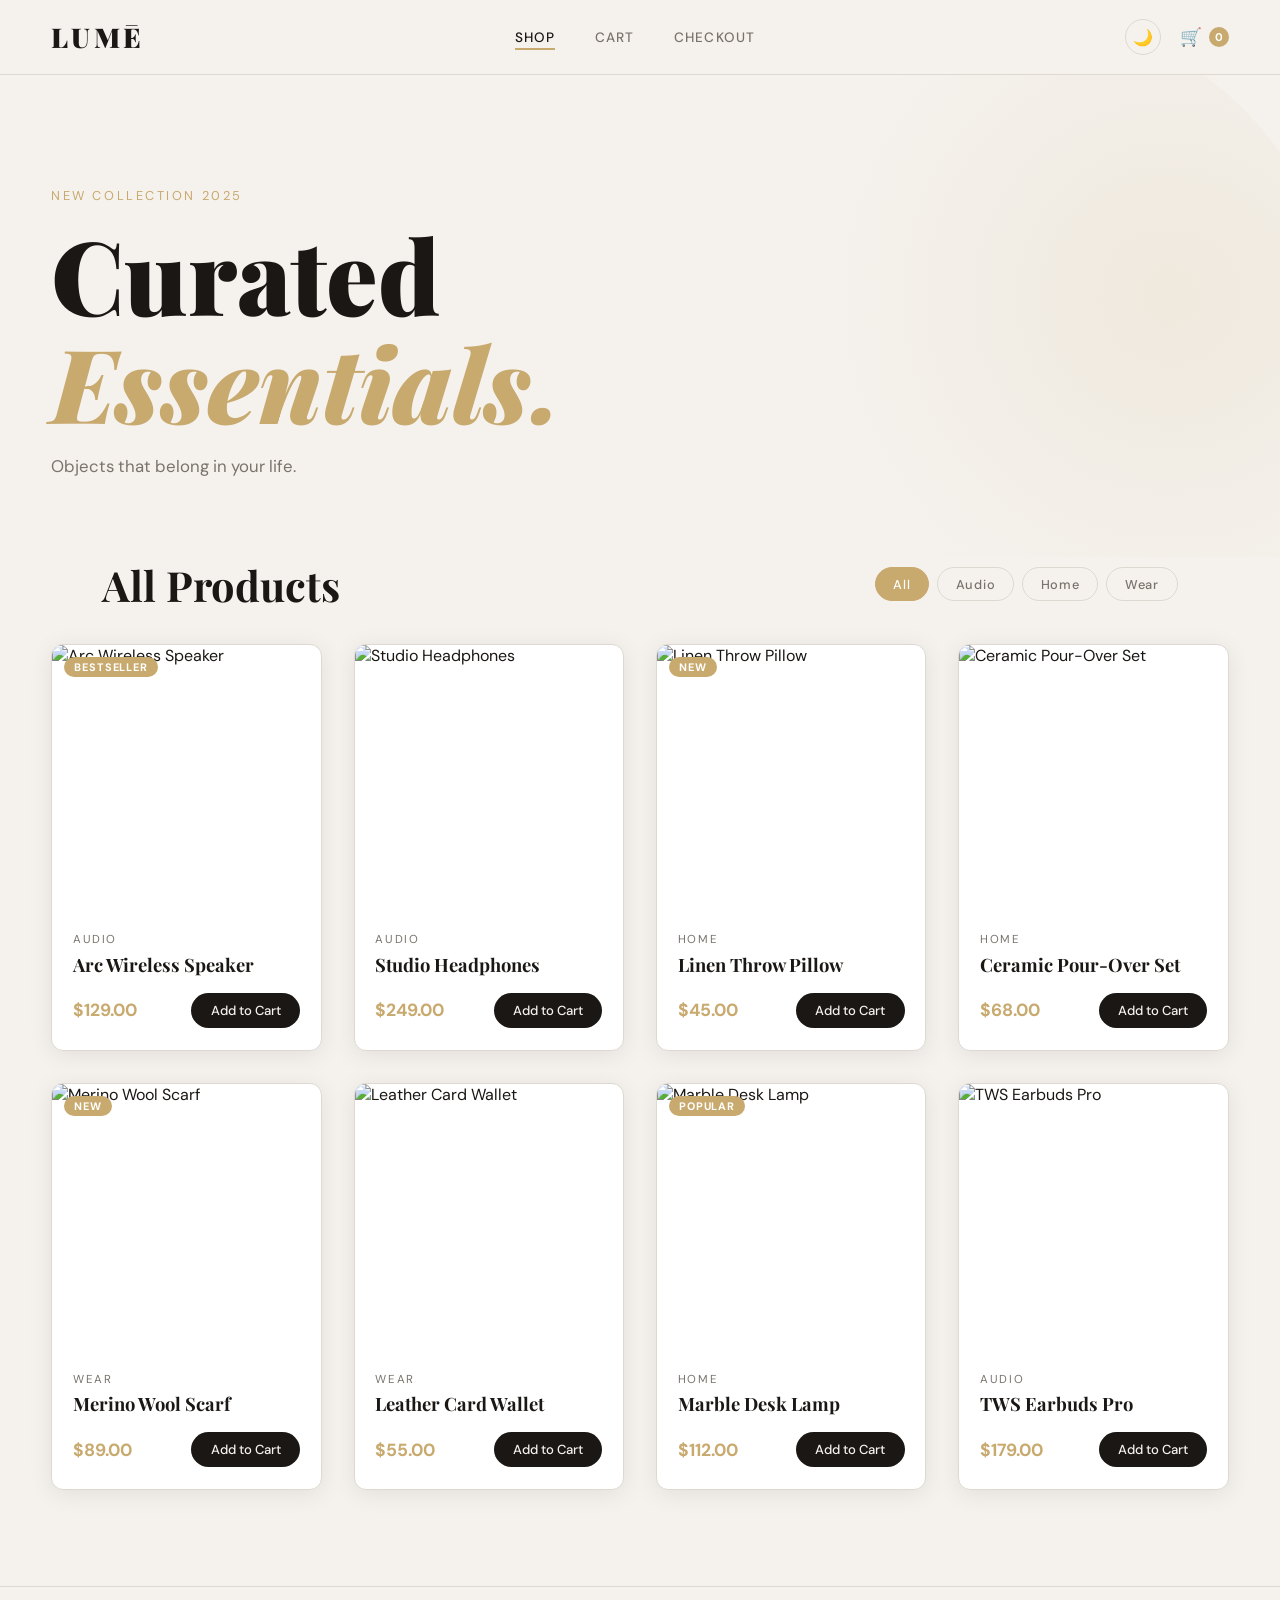
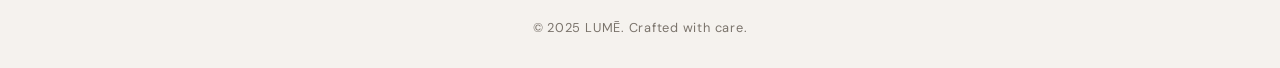
==== src/index.html @ 7fc6cb47 "first phase of our website" ====
<!DOCTYPE html>
<html lang="en" data-theme="light">
<head>
  <meta charset="UTF-8" />
  <meta name="viewport" content="width=device-width, initial-scale=1.0"/>
  <title>LUMĒ — Shop</title>
  <link rel="stylesheet" href="style.css" />
  <link href="https://fonts.googleapis.com/css2?family=Playfair+Display:wght@400;700;900&family=DM+Sans:wght@300;400;500&display=swap" rel="stylesheet"/>
</head>
<body>

  <!-- NAVBAR -->
  <nav class="navbar">
    <div class="nav-logo">LUMĒ</div>
    <div class="nav-links">
      <a href="index.html" class="active">Shop</a>
      <a href="cart.html">Cart</a>
      <a href="checkout.html">Checkout</a>
    </div>
    <div class="nav-actions">
      <button class="dark-toggle" id="darkToggle" title="Toggle dark mode">🌙</button>
      <a href="cart.html" class="cart-icon">
        🛒 <span class="cart-count" id="cartCount">0</span>
      </a>
    </div>
  </nav>

  <!-- HERO -->
  <section class="hero">
    <div class="hero-text">
      <p class="hero-sub">New Collection 2025</p>
      <h1>Curated<br/><em>Essentials.</em></h1>
      <p class="hero-desc">Objects that belong in your life.</p>
    </div>
    <div class="hero-blob"></div>
  </section>

  <!-- NOTIFICATION -->
  <div class="notification" id="notification">
    <span id="notifText">Added to cart!</span>
  </div>

  <!-- PRODUCTS -->
  <main class="products-section">
    <div class="section-header">
      <h2>All Products</h2>
      <div class="filter-bar">
        <button class="filter-btn active" data-filter="all">All</button>
        <button class="filter-btn" data-filter="audio">Audio</button>
        <button class="filter-btn" data-filter="home">Home</button>
        <button class="filter-btn" data-filter="wear">Wear</button>
      </div>
    </div>
    <div class="products-grid" id="productsGrid"></div>
  </main>

  <footer class="footer">
    <span>© 2025 LUMĒ. Crafted with care.</span>
  </footer>

  <script src="script.js"></script>
  <script>
    renderProducts();
    updateCartCount();
  </script>
</body>
</html>
---- src/style.css ----
/* =============================================
   LUMĒ — style.css
   Aesthetic: Editorial / Refined Luxury
   ============================================= */

@import url('https://fonts.googleapis.com/css2?family=Playfair+Display:ital,wght@0,400;0,700;0,900;1,400;1,700&family=DM+Sans:wght@300;400;500&display=swap');

/* === VARIABLES === */
:root {
  --bg:         #f5f2ee;
  --bg2:        #ece8e1;
  --surface:    #ffffff;
  --text:       #1a1714;
  --text-muted: #7a736b;
  --accent:     #c8a96e;
  --accent-dark:#a8843e;
  --danger:     #c0392b;
  --border:     #ddd8d0;
  --shadow:     0 4px 24px rgba(0,0,0,0.08);
  --radius:     12px;
  --transition: 0.3s ease;
  --font-display: 'Playfair Display', Georgia, serif;
  --font-body:    'DM Sans', sans-serif;
}

[data-theme="dark"] {
  --bg:         #121010;
  --bg2:        #1c1917;
  --surface:    #242120;
  --text:       #f0ece6;
  --text-muted: #9e9690;
  --accent:     #d4a853;
  --accent-dark:#b8892d;
  --border:     #2e2a27;
  --shadow:     0 4px 24px rgba(0,0,0,0.4);
}

/* === RESET === */
*, *::before, *::after { box-sizing: border-box; margin: 0; padding: 0; }

html { scroll-behavior: smooth; }

body {
  font-family: var(--font-body);
  background: var(--bg);
  color: var(--text);
  min-height: 100vh;
  transition: background var(--transition), color var(--transition);
  overflow-x: hidden;
}

a { text-decoration: none; color: inherit; }

/* === NAVBAR === */
.navbar {
  position: sticky;
  top: 0;
  z-index: 100;
  display: flex;
  align-items: center;
  justify-content: space-between;
  padding: 1.2rem 4vw;
  background: var(--bg);
  border-bottom: 1px solid var(--border);
  backdrop-filter: blur(12px);
  transition: background var(--transition), border-color var(--transition);
}

.nav-logo {
  font-family: var(--font-display);
  font-size: 1.7rem;
  font-weight: 900;
  letter-spacing: 0.12em;
  color: var(--text);
}

.nav-links {
  display: flex;
  gap: 2.5rem;
}

.nav-links a {
  font-size: 0.85rem;
  font-weight: 500;
  letter-spacing: 0.08em;
  text-transform: uppercase;
  color: var(--text-muted);
  transition: color var(--transition);
  position: relative;
}

.nav-links a::after {
  content: '';
  position: absolute;
  bottom: -4px; left: 0;
  width: 0; height: 1.5px;
  background: var(--accent);
  transition: width var(--transition);
}

.nav-links a:hover,
.nav-links a.active {
  color: var(--text);
}

.nav-links a:hover::after,
.nav-links a.active::after {
  width: 100%;
}

.nav-actions {
  display: flex;
  align-items: center;
  gap: 1.2rem;
}

.dark-toggle {
  background: none;
  border: 1px solid var(--border);
  border-radius: 50%;
  width: 36px; height: 36px;
  cursor: pointer;
  font-size: 1rem;
  display: flex; align-items: center; justify-content: center;
  transition: background var(--transition), border-color var(--transition);
}

.dark-toggle:hover { background: var(--bg2); }

.cart-icon {
  font-size: 1.1rem;
  position: relative;
  display: flex;
  align-items: center;
  gap: 0.4rem;
  font-weight: 500;
}

.cart-count {
  background: var(--accent);
  color: #fff;
  font-size: 0.7rem;
  font-weight: 700;
  width: 20px; height: 20px;
  border-radius: 50%;
  display: flex; align-items: center; justify-content: center;
  animation: pop 0.3s ease;
}

@keyframes pop {
  0%   { transform: scale(0.6); }
  60%  { transform: scale(1.25); }
  100% { transform: scale(1); }
}

/* === HERO === */
.hero {
  position: relative;
  padding: 7rem 4vw 5rem;
  overflow: hidden;
  min-height: 44vh;
  display: flex;
  align-items: center;
}

.hero-text {
  position: relative;
  z-index: 2;
}

.hero-sub {
  font-size: 0.8rem;
  letter-spacing: 0.2em;
  text-transform: uppercase;
  color: var(--accent);
  margin-bottom: 1rem;
  animation: fadeUp 0.6s ease both;
}

.hero h1 {
  font-family: var(--font-display);
  font-size: clamp(3rem, 8vw, 6.5rem);
  line-height: 1.05;
  font-weight: 900;
  color: var(--text);
  animation: fadeUp 0.7s 0.1s ease both;
}

.hero h1 em {
  font-style: italic;
  color: var(--accent);
}

.hero-desc {
  margin-top: 1.2rem;
  font-size: 1.05rem;
  color: var(--text-muted);
  animation: fadeUp 0.7s 0.2s ease both;
}

.hero-blob {
  position: absolute;
  right: -5vw; top: -10%;
  width: 55vw; max-width: 580px;
  height: 140%;
  background: radial-gradient(ellipse at 70% 40%, var(--accent) 0%, transparent 65%);
  opacity: 0.13;
  border-radius: 50%;
  pointer-events: none;
  animation: blobFloat 8s ease-in-out infinite alternate;
}

@keyframes blobFloat {
  from { transform: translateY(0) scale(1); }
  to   { transform: translateY(-3%) scale(1.04); }
}

/* === SECTION HEADER === */
.section-header {
  display: flex;
  align-items: center;
  justify-content: space-between;
  flex-wrap: wrap;
  gap: 1rem;
  padding: 0 4vw 2rem;
}

.section-header h2 {
  font-family: var(--font-display);
  font-size: clamp(1.8rem, 4vw, 2.6rem);
  font-weight: 700;
}

/* === FILTER BAR === */
.filter-bar {
  display: flex;
  gap: 0.5rem;
}

.filter-btn {
  padding: 0.45rem 1.1rem;
  border-radius: 100px;
  border: 1px solid var(--border);
  background: transparent;
  color: var(--text-muted);
  font-family: var(--font-body);
  font-size: 0.8rem;
  font-weight: 500;
  letter-spacing: 0.06em;
  cursor: pointer;
  transition: all var(--transition);
}

.filter-btn:hover,
.filter-btn.active {
  background: var(--accent);
  border-color: var(--accent);
  color: #fff;
}

/* === PRODUCTS GRID === */
.products-section {
  padding: 0 4vw 6rem;
  animation: fadeUp 0.6s 0.2s ease both;
}

.products-grid {
  display: grid;
  grid-template-columns: repeat(auto-fill, minmax(270px, 1fr));
  gap: 2rem;
}

/* === PRODUCT CARD === */
.product-card {
  background: var(--surface);
  border-radius: var(--radius);
  border: 1px solid var(--border);
  overflow: hidden;
  box-shadow: var(--shadow);
  transition: transform 0.3s ease, box-shadow 0.3s ease;
  animation: fadeUp 0.5s ease both;
}

.product-card:hover {
  transform: translateY(-6px);
  box-shadow: 0 16px 40px rgba(0,0,0,0.13);
}

.product-img {
  width: 100%;
  aspect-ratio: 1 / 1;
  object-fit: cover;
  display: block;
  transition: transform 0.4s ease;
}

.product-card:hover .product-img {
  transform: scale(1.04);
}

.product-img-wrap {
  overflow: hidden;
  position: relative;
}

.product-badge {
  position: absolute;
  top: 12px; left: 12px;
  background: var(--accent);
  color: #fff;
  font-size: 0.68rem;
  font-weight: 700;
  letter-spacing: 0.08em;
  padding: 3px 10px;
  border-radius: 100px;
  text-transform: uppercase;
}

.product-info {
  padding: 1.2rem 1.3rem 1.4rem;
}

.product-category {
  font-size: 0.72rem;
  letter-spacing: 0.14em;
  text-transform: uppercase;
  color: var(--text-muted);
  margin-bottom: 0.3rem;
}

.product-name {
  font-family: var(--font-display);
  font-size: 1.15rem;
  font-weight: 700;
  margin-bottom: 0.6rem;
  color: var(--text);
}

.product-footer {
  display: flex;
  align-items: center;
  justify-content: space-between;
  margin-top: 1rem;
}

.product-price {
  font-size: 1.1rem;
  font-weight: 700;
  color: var(--accent);
}

.btn-add {
  background: var(--text);
  color: var(--bg);
  border: none;
  padding: 0.55rem 1.2rem;
  border-radius: 100px;
  font-family: var(--font-body);
  font-size: 0.82rem;
  font-weight: 500;
  cursor: pointer;
  transition: background var(--transition), transform 0.15s ease;
}

.btn-add:hover {
  background: var(--accent);
  transform: scale(1.04);
}

.btn-add:active { transform: scale(0.97); }

/* === NOTIFICATION === */
.notification {
  position: fixed;
  bottom: 2rem; right: 2rem;
  background: var(--text);
  color: var(--bg);
  padding: 0.9rem 1.6rem;
  border-radius: var(--radius);
  font-size: 0.9rem;
  font-weight: 500;
  box-shadow: 0 8px 30px rgba(0,0,0,0.2);
  z-index: 999;
  transform: translateY(120%) scale(0.9);
  opacity: 0;
  transition: all 0.35s cubic-bezier(0.34,1.56,0.64,1);
  pointer-events: none;
}

.notification.show {
  transform: translateY(0) scale(1);
  opacity: 1;
}

/* === CART PAGE === */
.cart-page, .checkout-page {
  max-width: 1100px;
  margin: 0 auto;
  padding: 3rem 4vw 6rem;
}

.page-title {
  font-family: var(--font-display);
  font-size: clamp(2rem, 5vw, 3.5rem);
  font-weight: 900;
  margin-bottom: 2.5rem;
  animation: fadeUp 0.5s ease both;
}

.page-title em {
  font-style: italic;
  color: var(--accent);
}

.cart-layout {
  display: grid;
  grid-template-columns: 1fr 340px;
  gap: 2.5rem;
  align-items: start;
}

@media (max-width: 768px) {
  .cart-layout, .checkout-layout { grid-template-columns: 1fr; }
}

/* === CART ITEM === */
.cart-item {
  display: flex;
  gap: 1.2rem;
  align-items: center;
  background: var(--surface);
  border: 1px solid var(--border);
  border-radius: var(--radius);
  padding: 1.2rem;
  margin-bottom: 1rem;
  transition: transform 0.2s ease, opacity 0.3s ease;
  animation: fadeUp 0.4s ease both;
}

.cart-item:hover { transform: translateX(4px); }

.cart-item-img {
  width: 80px; height: 80px;
  object-fit: cover;
  border-radius: 8px;
  flex-shrink: 0;
}

.cart-item-info {
  flex: 1;
}

.cart-item-name {
  font-family: var(--font-display);
  font-size: 1rem;
  font-weight: 700;
  margin-bottom: 0.3rem;
}

.cart-item-price {
  color: var(--accent);
  font-weight: 600;
  font-size: 0.95rem;
}

.cart-item-controls {
  display: flex;
  align-items: center;
  gap: 0.6rem;
  margin-top: 0.6rem;
}

.qty-btn {
  width: 28px; height: 28px;
  border-radius: 50%;
  border: 1px solid var(--border);
  background: var(--bg2);
  cursor: pointer;
  font-size: 1rem;
  display: flex; align-items: center; justify-content: center;
  transition: background var(--transition);
  color: var(--text);
}

.qty-btn:hover { background: var(--accent); color: #fff; border-color: var(--accent); }

.qty-num {
  font-weight: 600;
  font-size: 0.95rem;
  min-width: 22px;
  text-align: center;
}

.remove-btn {
  margin-left: auto;
  background: none;
  border: none;
  cursor: pointer;
  font-size: 1.2rem;
  color: var(--text-muted);
  transition: color var(--transition), transform 0.2s ease;
  padding: 0.3rem;
}

.remove-btn:hover { color: var(--danger); transform: scale(1.2); }

.empty-cart {
  text-align: center;
  padding: 4rem 2rem;
  color: var(--text-muted);
  font-size: 1.05rem;
  animation: fadeUp 0.5s ease both;
}

.empty-cart span { font-size: 3rem; display: block; margin-bottom: 1rem; }

/* === CART SUMMARY === */
.cart-summary, .checkout-summary {
  background: var(--surface);
  border: 1px solid var(--border);
  border-radius: var(--radius);
  padding: 1.8rem;
  position: sticky;
  top: 90px;
}

.cart-summary h3, .checkout-summary h3 {
  font-family: var(--font-display);
  font-size: 1.3rem;
  margin-bottom: 1.5rem;
}

.summary-row {
  display: flex;
  justify-content: space-between;
  font-size: 0.9rem;
  color: var(--text-muted);
  margin-bottom: 0.9rem;
  padding-bottom: 0.9rem;
  border-bottom: 1px solid var(--border);
}

.summary-row.total {
  font-size: 1.1rem;
  font-weight: 700;
  color: var(--text);
  border-bottom: none;
}

/* === BUTTONS === */
.btn-primary {
  display: block;
  width: 100%;
  text-align: center;
  background: var(--text);
  color: var(--bg);
  padding: 1rem;
  border-radius: 100px;
  border: none;
  font-family: var(--font-body);
  font-size: 0.9rem;
  font-weight: 600;
  letter-spacing: 0.05em;
  cursor: pointer;
  margin-top: 1.5rem;
  transition: background var(--transition), transform 0.15s ease;
}

.btn-primary:hover { background: var(--accent); transform: scale(1.02); }
.btn-primary:active { transform: scale(0.98); }

.btn-ghost {
  display: block;
  width: 100%;
  text-align: center;
  background: transparent;
  color: var(--text-muted);
  padding: 0.75rem;
  border-radius: 100px;
  border: 1px solid var(--border);
  font-family: var(--font-body);
  font-size: 0.85rem;
  cursor: pointer;
  margin-top: 0.75rem;
  transition: all var(--transition);
}

.btn-ghost:hover { color: var(--danger); border-color: var(--danger); }

/* === CHECKOUT PAGE === */
.checkout-layout {
  display: grid;
  grid-template-columns: 1fr 320px;
  gap: 3rem;
  align-items: start;
}

.checkout-form-section h3 {
  font-family: var(--font-display);
  font-size: 1.2rem;
  margin-bottom: 1.2rem;
}

.form-grid {
  display: grid;
  grid-template-columns: 1fr 1fr;
  gap: 1rem;
}

.form-group {
  display: flex;
  flex-direction: column;
  gap: 0.4rem;
}

.form-group.full { grid-column: 1 / -1; }

label {
  font-size: 0.78rem;
  font-weight: 500;
  letter-spacing: 0.06em;
  text-transform: uppercase;
  color: var(--text-muted);
}

input {
  padding: 0.8rem 1rem;
  border-radius: 8px;
  border: 1px solid var(--border);
  background: var(--bg2);
  color: var(--text);
  font-family: var(--font-body);
  font-size: 0.95rem;
  transition: border-color var(--transition), box-shadow var(--transition);
  outline: none;
}

input:focus {
  border-color: var(--accent);
  box-shadow: 0 0 0 3px rgba(200,169,110,0.18);
}

input::placeholder { color: var(--text-muted); }

/* === CHECKOUT SUMMARY ITEMS === */
.checkout-item-row {
  display: flex;
  justify-content: space-between;
  align-items: center;
  padding: 0.7rem 0;
  border-bottom: 1px solid var(--border);
  font-size: 0.88rem;
  gap: 0.5rem;
}

.checkout-item-row span:last-child { font-weight: 600; white-space: nowrap; }

/* === MODAL === */
.modal-overlay {
  position: fixed;
  inset: 0;
  background: rgba(0,0,0,0.55);
  display: flex;
  align-items: center;
  justify-content: center;
  z-index: 999;
  opacity: 0;
  pointer-events: none;
  transition: opacity 0.3s ease;
  backdrop-filter: blur(4px);
}

.modal-overlay.active {
  opacity: 1;
  pointer-events: all;
}

.modal {
  background: var(--surface);
  border-radius: 20px;
  padding: 3rem 2.5rem;
  text-align: center;
  max-width: 380px;
  width: 90%;
  transform: scale(0.85);
  transition: transform 0.35s cubic-bezier(0.34,1.56,0.64,1);
}

.modal-overlay.active .modal { transform: scale(1); }

.modal-icon {
  width: 64px; height: 64px;
  border-radius: 50%;
  background: #2ecc71;
  color: #fff;
  font-size: 2rem;
  display: flex; align-items: center; justify-content: center;
  margin: 0 auto 1.5rem;
}

.modal h2 {
  font-family: var(--font-display);
  font-size: 1.8rem;
  margin-bottom: 0.8rem;
}

.modal p {
  color: var(--text-muted);
  font-size: 0.95rem;
  margin-bottom: 0.5rem;
  line-height: 1.6;
}

/* === FOOTER === */
.footer {
  text-align: center;
  padding: 2rem;
  font-size: 0.8rem;
  color: var(--text-muted);
  border-top: 1px solid var(--border);
  letter-spacing: 0.06em;
}

/* === ANIMATIONS === */
@keyframes fadeUp {
  from { opacity: 0; transform: translateY(22px); }
  to   { opacity: 1; transform: translateY(0); }
}

.product-card:nth-child(1) { animation-delay: 0.05s; }
.product-card:nth-child(2) { animation-delay: 0.12s; }
.product-card:nth-child(3) { animation-delay: 0.18s; }
.product-card:nth-child(4) { animation-delay: 0.24s; }
.product-card:nth-child(5) { animation-delay: 0.30s; }
.product-card:nth-child(6) { animation-delay: 0.36s; }

/* === RESPONSIVE === */
@media (max-width: 900px) {
  .cart-layout { grid-template-columns: 1fr; }
  .checkout-layout { grid-template-columns: 1fr; }
  .cart-summary, .checkout-summary { position: static; }
}

@media (max-width: 600px) {
  .nav-links { display: none; }
  .hero { padding: 5rem 4vw 3rem; }
  .products-grid { grid-template-columns: 1fr 1fr; gap: 1rem; }
  .form-grid { grid-template-columns: 1fr; }
  .form-group.full { grid-column: 1; }
  .filter-bar { flex-wrap: wrap; }
}

@media (max-width: 400px) {
  .products-grid { grid-template-columns: 1fr; }
}
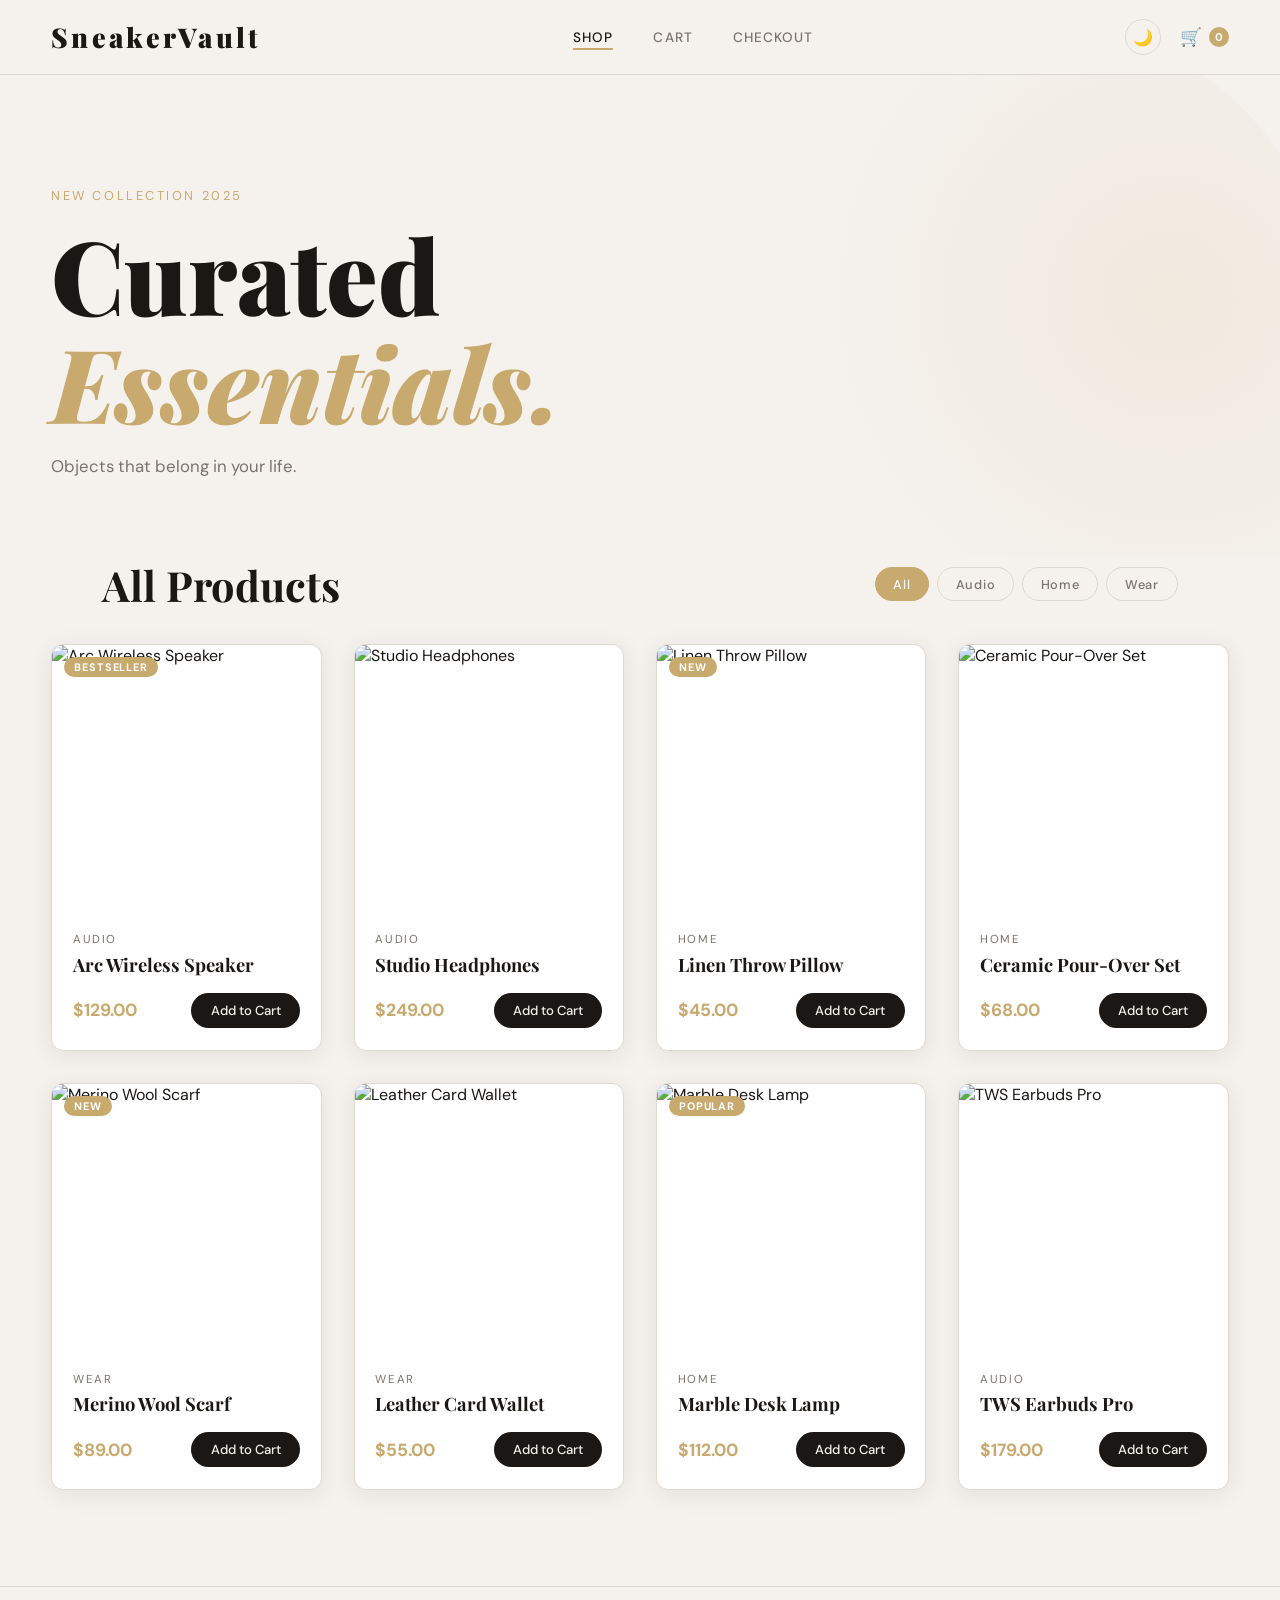
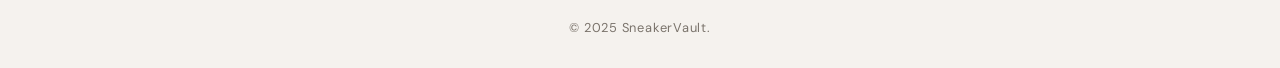
==== commit 3f7cb6ae: "Update index.html" ====
--- a/src/index.html
+++ b/src/index.html
@@ -3,7 +3,7 @@
 <head>
   <meta charset="UTF-8" />
   <meta name="viewport" content="width=device-width, initial-scale=1.0"/>
-  <title>LUMĒ — Shop</title>
+  <title>SneakerVault</title>
   <link rel="stylesheet" href="style.css" />
   <link href="https://fonts.googleapis.com/css2?family=Playfair+Display:wght@400;700;900&family=DM+Sans:wght@300;400;500&display=swap" rel="stylesheet"/>
 </head>
@@ -11,7 +11,7 @@
 
   <!-- NAVBAR -->
   <nav class="navbar">
-    <div class="nav-logo">LUMĒ</div>
+    <div class="nav-logo">SneakerVault</div>
     <div class="nav-links">
       <a href="index.html" class="active">Shop</a>
       <a href="cart.html">Cart</a>
@@ -55,7 +55,7 @@
   </main>
 
   <footer class="footer">
-    <span>© 2025 LUMĒ. Crafted with care.</span>
+    <span>© 2025 SneakerVault.</span>
   </footer>
 
   <script src="script.js"></script>
@@ -64,4 +64,4 @@
     updateCartCount();
   </script>
 </body>
-</html>+</html>
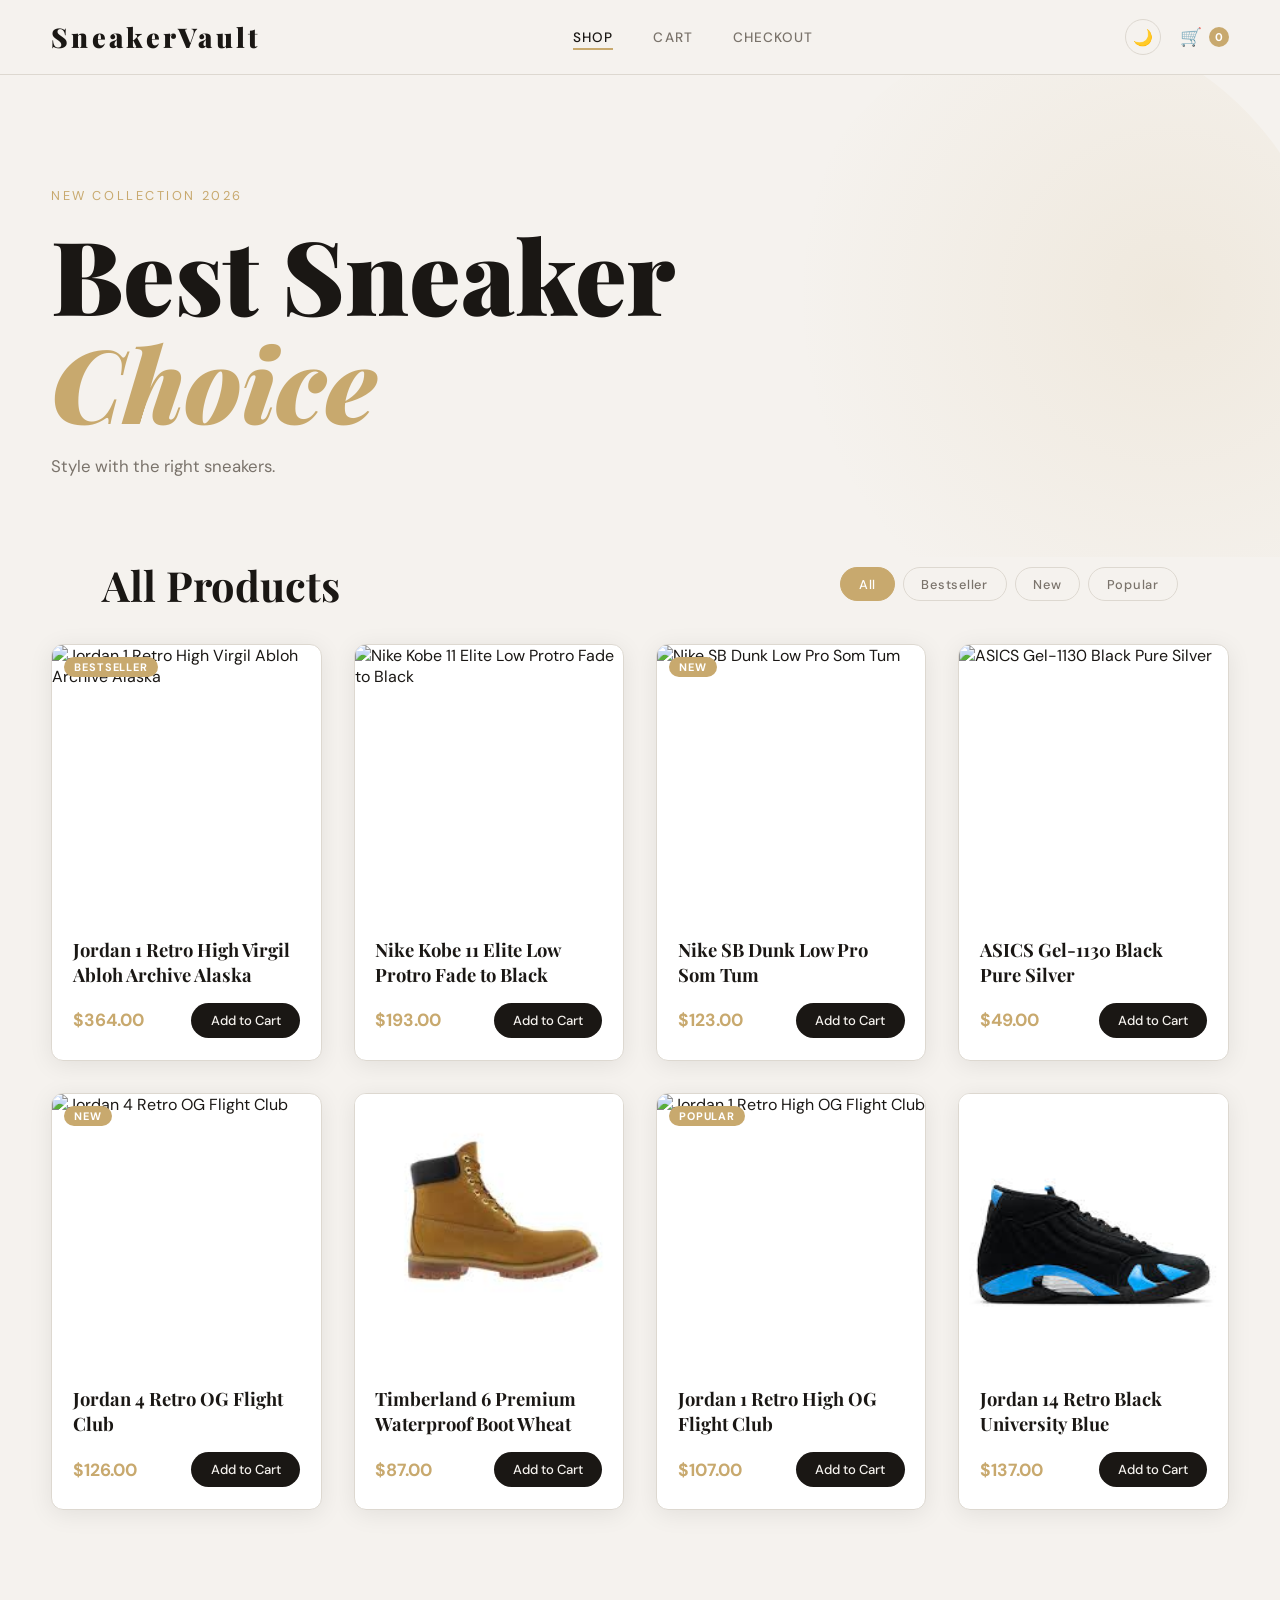
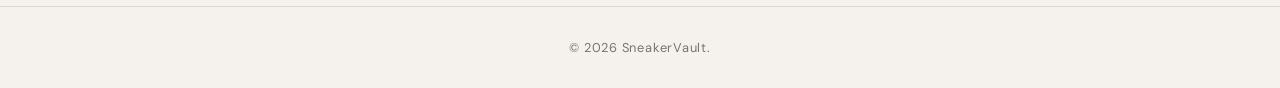
==== commit e0c305b6: "Update index.html" ====
--- a/src/index.html
+++ b/src/index.html
@@ -28,9 +28,9 @@
   <!-- HERO -->
   <section class="hero">
     <div class="hero-text">
-      <p class="hero-sub">New Collection 2025</p>
-      <h1>Curated<br/><em>Essentials.</em></h1>
-      <p class="hero-desc">Objects that belong in your life.</p>
+      <p class="hero-sub">New Collection 2026</p>
+      <h1>Best Sneaker<br/><em>Choice</em></h1>
+      <p class="hero-desc">Style with the right sneakers.</p>
     </div>
     <div class="hero-blob"></div>
   </section>
@@ -46,16 +46,16 @@
       <h2>All Products</h2>
       <div class="filter-bar">
         <button class="filter-btn active" data-filter="all">All</button>
-        <button class="filter-btn" data-filter="audio">Audio</button>
-        <button class="filter-btn" data-filter="home">Home</button>
-        <button class="filter-btn" data-filter="wear">Wear</button>
+        <button class="filter-btn" data-filter="Bestseller">Bestseller</button>
+        <button class="filter-btn" data-filter="New">New</button>
+        <button class="filter-btn" data-filter="Popular">Popular</button>
       </div>
     </div>
     <div class="products-grid" id="productsGrid"></div>
   </main>
 
   <footer class="footer">
-    <span>© 2025 SneakerVault.</span>
+    <span>© 2026 SneakerVault.</span>
   </footer>
 
   <script src="script.js"></script>
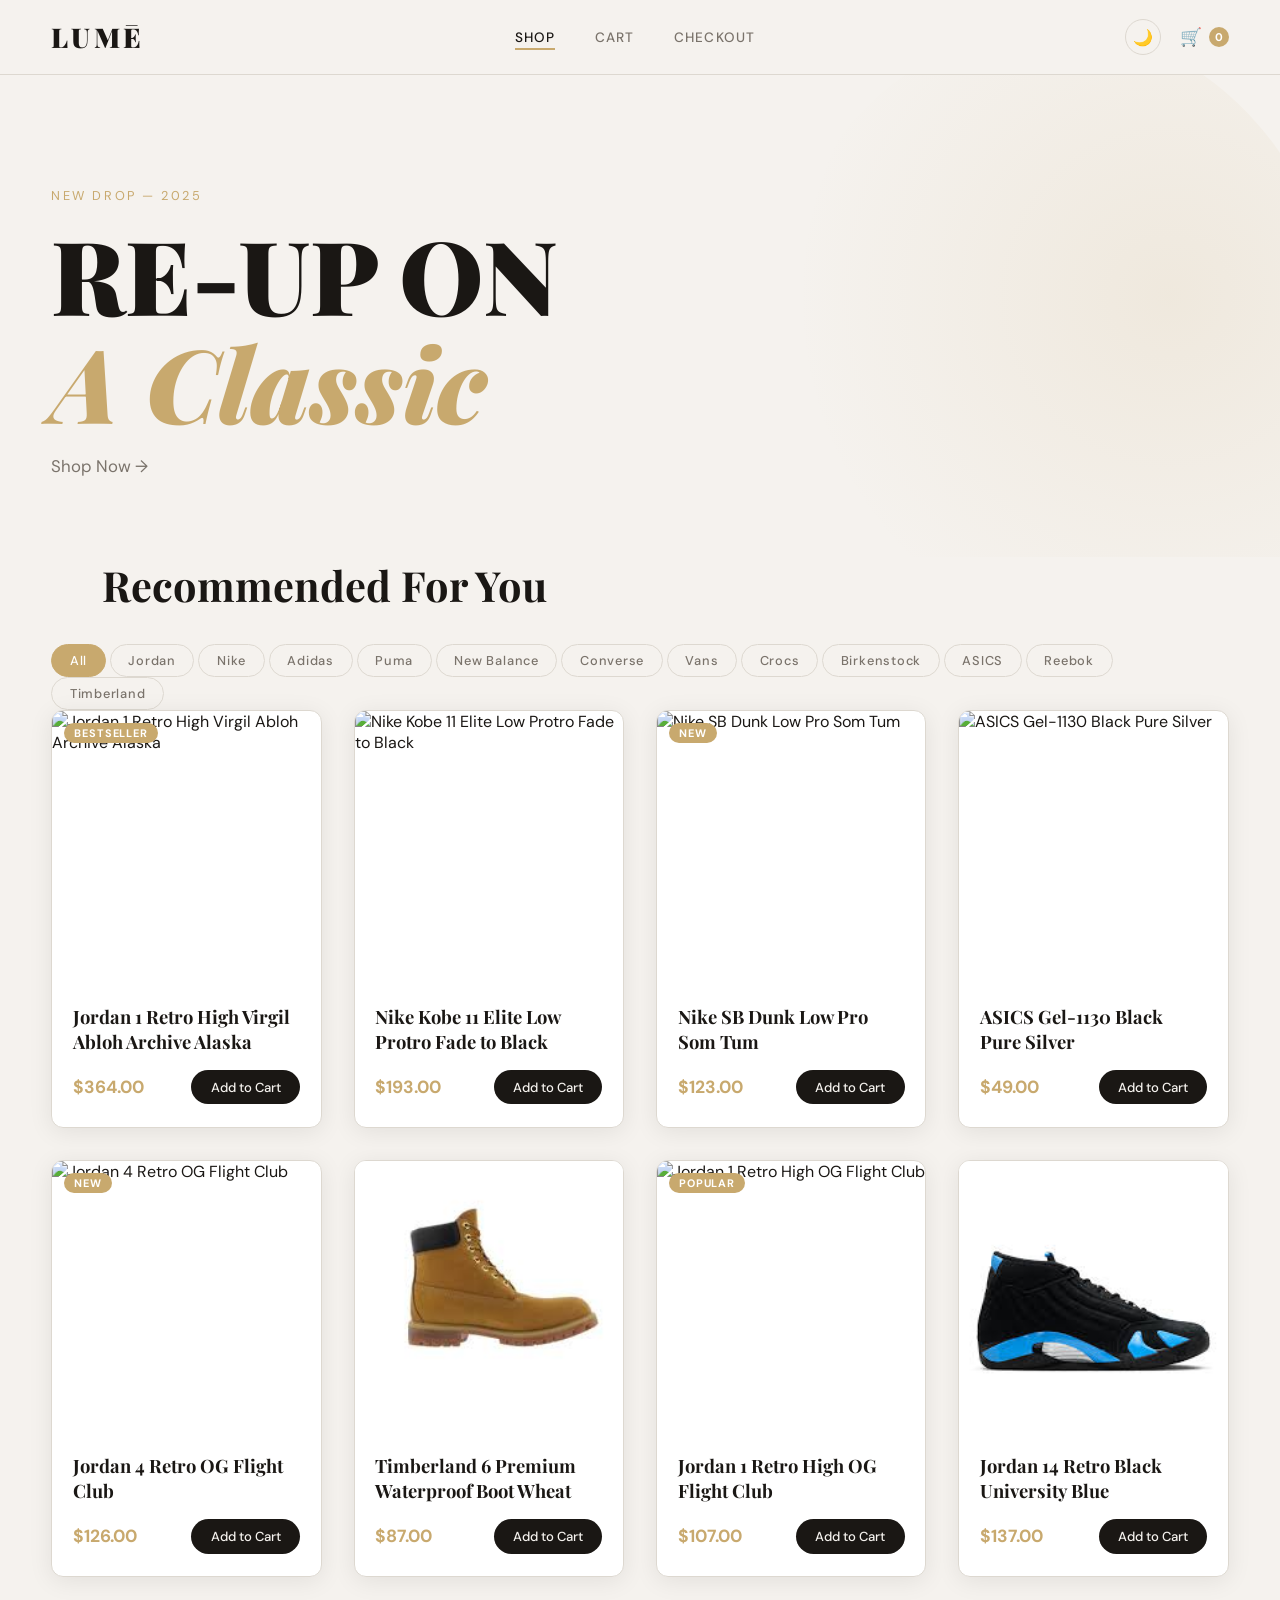
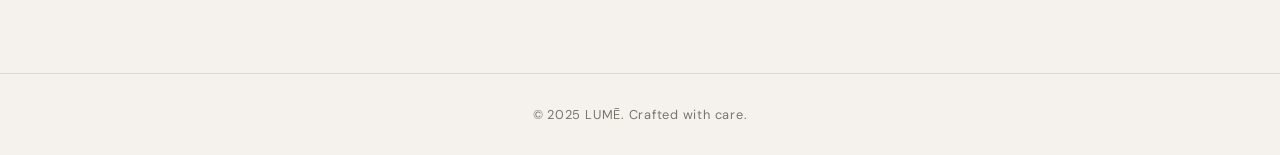
==== commit 07ac39b0: "adjust the design to much better looking" ====
--- a/src/index.html
+++ b/src/index.html
@@ -3,7 +3,7 @@
 <head>
   <meta charset="UTF-8" />
   <meta name="viewport" content="width=device-width, initial-scale=1.0"/>
-  <title>SneakerVault</title>
+  <title>LUMĒ — Shop</title>
   <link rel="stylesheet" href="style.css" />
   <link href="https://fonts.googleapis.com/css2?family=Playfair+Display:wght@400;700;900&family=DM+Sans:wght@300;400;500&display=swap" rel="stylesheet"/>
 </head>
@@ -11,7 +11,7 @@
 
   <!-- NAVBAR -->
   <nav class="navbar">
-    <div class="nav-logo">SneakerVault</div>
+    <div class="nav-logo">LUMĒ</div>
     <div class="nav-links">
       <a href="index.html" class="active">Shop</a>
       <a href="cart.html">Cart</a>
@@ -28,9 +28,9 @@
   <!-- HERO -->
   <section class="hero">
     <div class="hero-text">
-      <p class="hero-sub">New Collection 2026</p>
-      <h1>Best Sneaker<br/><em>Choice</em></h1>
-      <p class="hero-desc">Style with the right sneakers.</p>
+      <p class="hero-sub">New Drop — 2025</p>
+      <h1>RE-UP ON<br/><em>A Classic</em></h1>
+      <p class="hero-desc">Shop Now →</p>
     </div>
     <div class="hero-blob"></div>
   </section>
@@ -43,19 +43,28 @@
   <!-- PRODUCTS -->
   <main class="products-section">
     <div class="section-header">
-      <h2>All Products</h2>
-      <div class="filter-bar">
-        <button class="filter-btn active" data-filter="all">All</button>
-        <button class="filter-btn" data-filter="Bestseller">Bestseller</button>
-        <button class="filter-btn" data-filter="New">New</button>
-        <button class="filter-btn" data-filter="Popular">Popular</button>
-      </div>
+      <h2>Recommended For You</h2>
+    </div>
+    <div class="brand-filter-strip" id="brandFilterStrip">
+      <button class="filter-btn active" data-filter="all">All</button>
+      <button class="filter-btn" data-filter="jordan">Jordan</button>
+      <button class="filter-btn" data-filter="nike">Nike</button>
+      <button class="filter-btn" data-filter="adidas">Adidas</button>
+      <button class="filter-btn" data-filter="puma">Puma</button>
+      <button class="filter-btn" data-filter="newbalance">New Balance</button>
+      <button class="filter-btn" data-filter="converse">Converse</button>
+      <button class="filter-btn" data-filter="vans">Vans</button>
+      <button class="filter-btn" data-filter="crocs">Crocs</button>
+      <button class="filter-btn" data-filter="birkenstock">Birkenstock</button>
+      <button class="filter-btn" data-filter="asics">ASICS</button>
+      <button class="filter-btn" data-filter="reebok">Reebok</button>
+      <button class="filter-btn" data-filter="timberland">Timberland</button>
     </div>
     <div class="products-grid" id="productsGrid"></div>
   </main>
 
   <footer class="footer">
-    <span>© 2026 SneakerVault.</span>
+    <span>© 2025 LUMĒ. Crafted with care.</span>
   </footer>
 
   <script src="script.js"></script>
@@ -64,4 +73,4 @@
     updateCartCount();
   </script>
 </body>
-</html>
+</html>
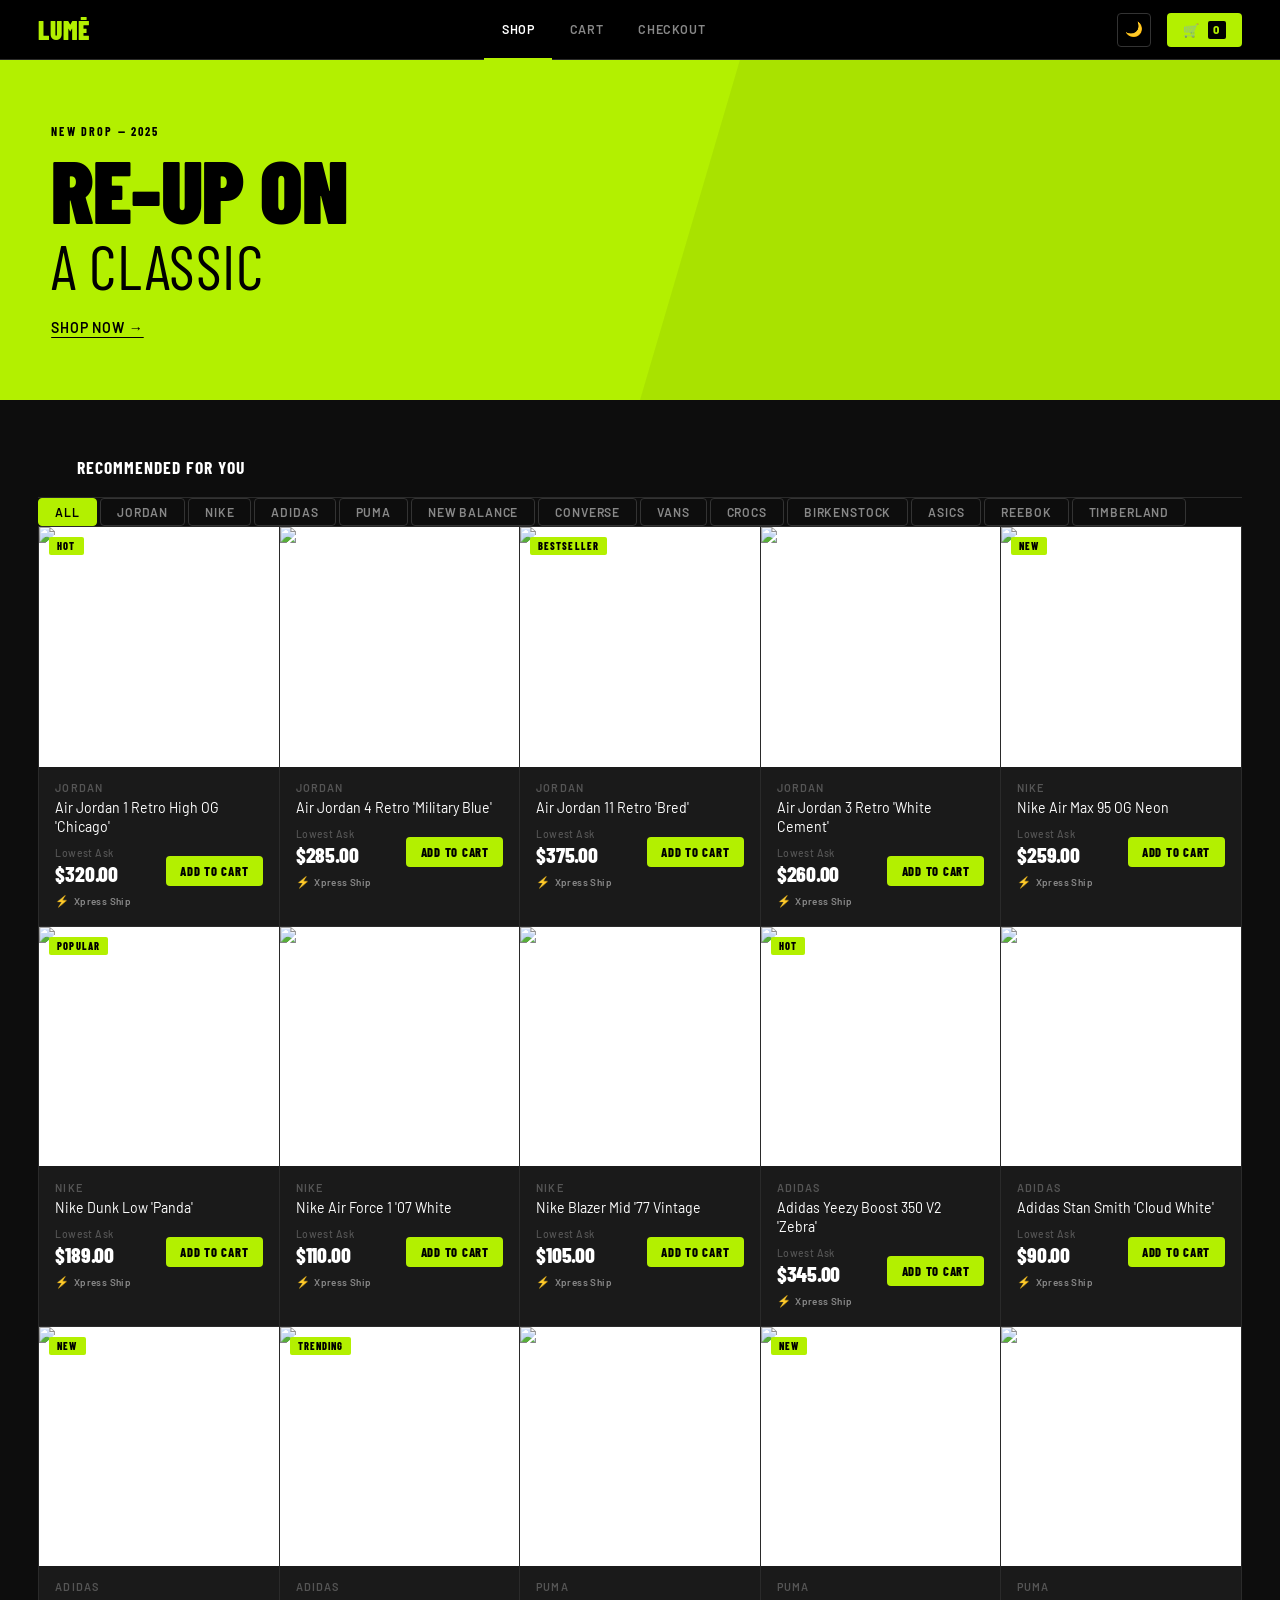
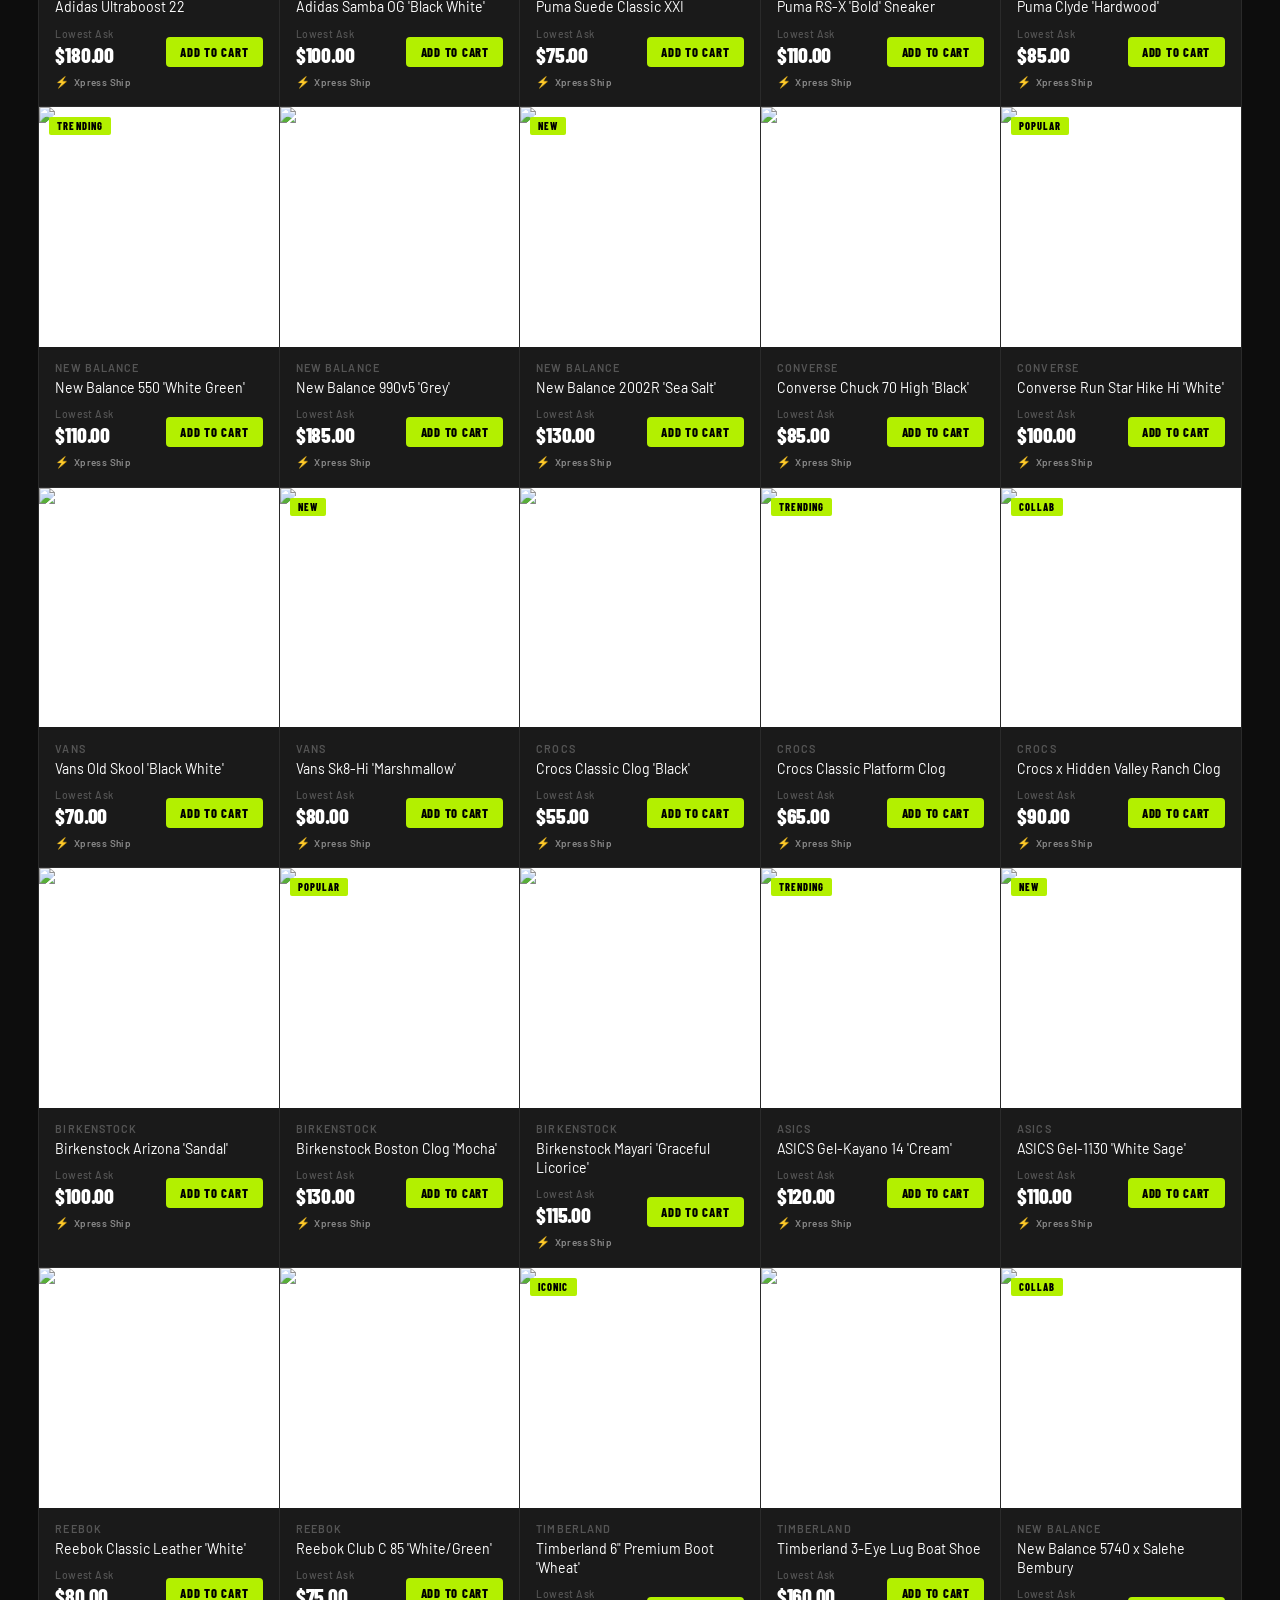
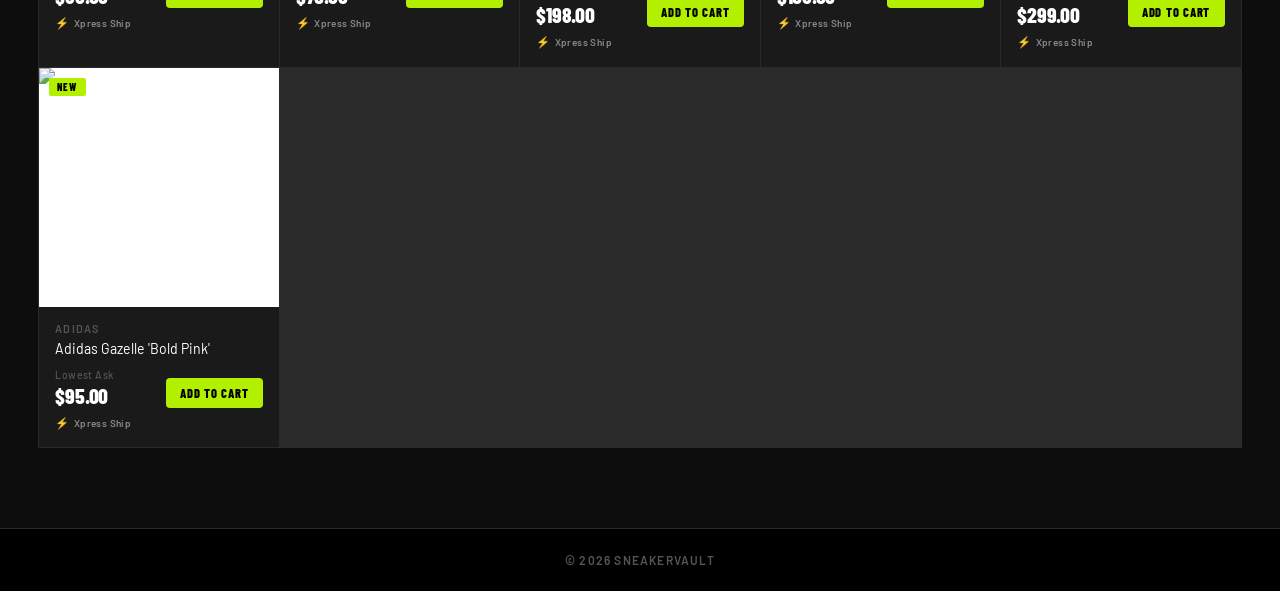
==== commit 3663518c: "Update footer copyright year and brand" ====
--- a/src/index.html
+++ b/src/index.html
@@ -64,7 +64,7 @@
   </main>
 
   <footer class="footer">
-    <span>© 2025 LUMĒ. Crafted with care.</span>
+    <span>© 2026 SneakerVault</span>
   </footer>
 
   <script src="script.js"></script>
@@ -73,4 +73,4 @@
     updateCartCount();
   </script>
 </body>
-</html>+</html>
--- a/src/style.css
+++ b/src/style.css
@@ -1,38 +1,43 @@
 /* =============================================
    LUMĒ — style.css
-   Aesthetic: Editorial / Refined Luxury
+   Aesthetic: StockX-inspired Dark Streetwear
    ============================================= */
 
-@import url('https://fonts.googleapis.com/css2?family=Playfair+Display:ital,wght@0,400;0,700;0,900;1,400;1,700&family=DM+Sans:wght@300;400;500&display=swap');
+@import url('https://fonts.googleapis.com/css2?family=Barlow+Condensed:wght@400;600;700;800;900&family=Barlow:wght@300;400;500;600&display=swap');
 
 /* === VARIABLES === */
 :root {
-  --bg:         #f5f2ee;
-  --bg2:        #ece8e1;
-  --surface:    #ffffff;
-  --text:       #1a1714;
-  --text-muted: #7a736b;
-  --accent:     #c8a96e;
-  --accent-dark:#a8843e;
-  --danger:     #c0392b;
-  --border:     #ddd8d0;
-  --shadow:     0 4px 24px rgba(0,0,0,0.08);
-  --radius:     12px;
-  --transition: 0.3s ease;
-  --font-display: 'Playfair Display', Georgia, serif;
-  --font-body:    'DM Sans', sans-serif;
-}
-
-[data-theme="dark"] {
-  --bg:         #121010;
-  --bg2:        #1c1917;
-  --surface:    #242120;
-  --text:       #f0ece6;
-  --text-muted: #9e9690;
-  --accent:     #d4a853;
-  --accent-dark:#b8892d;
-  --border:     #2e2a27;
-  --shadow:     0 4px 24px rgba(0,0,0,0.4);
+  --bg:           #0d0d0d;
+  --bg2:          #161616;
+  --surface:      #1a1a1a;
+  --surface2:     #222222;
+  --text:         #ffffff;
+  --text-muted:   #888888;
+  --text-dim:     #555555;
+  --accent:       #b3f000;
+  --accent-dark:  #8ec200;
+  --accent-glow:  rgba(179,240,0,0.18);
+  --danger:       #ff3b30;
+  --border:       #2a2a2a;
+  --border-light: #333333;
+  --shadow:       0 4px 24px rgba(0,0,0,0.5);
+  --radius:       4px;
+  --radius-lg:    8px;
+  --transition:   0.2s ease;
+  --font-display: 'Barlow Condensed', 'Impact', sans-serif;
+  --font-body:    'Barlow', sans-serif;
+}
+
+/* Light mode keeps dark — StockX is always dark */
+[data-theme="light"] {
+  --bg:           #0d0d0d;
+  --bg2:          #161616;
+  --surface:      #1a1a1a;
+  --surface2:     #222222;
+  --text:         #ffffff;
+  --text-muted:   #888888;
+  --border:       #2a2a2a;
+  --border-light: #333333;
 }
 
 /* === RESET === */
@@ -45,7 +50,6 @@
   background: var(--bg);
   color: var(--text);
   min-height: 100vh;
-  transition: background var(--transition), color var(--transition);
   overflow-x: hidden;
 }
 
@@ -59,160 +63,175 @@
   display: flex;
   align-items: center;
   justify-content: space-between;
-  padding: 1.2rem 4vw;
-  background: var(--bg);
+  padding: 0 3vw;
+  height: 60px;
+  background: #000;
   border-bottom: 1px solid var(--border);
-  backdrop-filter: blur(12px);
-  transition: background var(--transition), border-color var(--transition);
 }
 
 .nav-logo {
   font-family: var(--font-display);
-  font-size: 1.7rem;
+  font-size: 1.6rem;
   font-weight: 900;
-  letter-spacing: 0.12em;
-  color: var(--text);
+  letter-spacing: 0.04em;
+  color: var(--accent);
+  text-transform: uppercase;
 }
 
 .nav-links {
   display: flex;
-  gap: 2.5rem;
+  gap: 0;
 }
 
 .nav-links a {
-  font-size: 0.85rem;
-  font-weight: 500;
-  letter-spacing: 0.08em;
-  text-transform: uppercase;
-  color: var(--text-muted);
-  transition: color var(--transition);
-  position: relative;
-}
-
-.nav-links a::after {
-  content: '';
-  position: absolute;
-  bottom: -4px; left: 0;
-  width: 0; height: 1.5px;
-  background: var(--accent);
-  transition: width var(--transition);
-}
-
-.nav-links a:hover,
+  font-size: 0.78rem;
+  font-weight: 600;
+  letter-spacing: 0.05em;
+  text-transform: uppercase;
+  color: var(--text-muted);
+  padding: 0 1.1rem;
+  height: 60px;
+  display: flex;
+  align-items: center;
+  border-bottom: 2px solid transparent;
+  transition: color var(--transition), border-color var(--transition);
+}
+
+.nav-links a:hover { color: var(--text); }
+
 .nav-links a.active {
   color: var(--text);
-}
-
-.nav-links a:hover::after,
-.nav-links a.active::after {
-  width: 100%;
+  border-bottom-color: var(--accent);
 }
 
 .nav-actions {
   display: flex;
   align-items: center;
-  gap: 1.2rem;
+  gap: 1rem;
 }
 
 .dark-toggle {
   background: none;
-  border: 1px solid var(--border);
-  border-radius: 50%;
-  width: 36px; height: 36px;
+  border: 1px solid var(--border-light);
+  border-radius: var(--radius);
+  width: 34px; height: 34px;
   cursor: pointer;
-  font-size: 1rem;
+  font-size: 0.9rem;
   display: flex; align-items: center; justify-content: center;
-  transition: background var(--transition), border-color var(--transition);
-}
-
-.dark-toggle:hover { background: var(--bg2); }
+  color: var(--text-muted);
+  transition: border-color var(--transition), color var(--transition);
+}
+
+.dark-toggle:hover { border-color: var(--accent); color: var(--accent); }
 
 .cart-icon {
-  font-size: 1.1rem;
-  position: relative;
-  display: flex;
-  align-items: center;
-  gap: 0.4rem;
-  font-weight: 500;
-}
+  font-size: 0.82rem;
+  font-weight: 700;
+  letter-spacing: 0.06em;
+  text-transform: uppercase;
+  display: flex;
+  align-items: center;
+  gap: 0.5rem;
+  background: var(--accent);
+  color: #000;
+  padding: 0.5rem 1rem;
+  border-radius: var(--radius);
+  transition: opacity var(--transition);
+}
+
+.cart-icon:hover { opacity: 0.85; }
 
 .cart-count {
-  background: var(--accent);
-  color: #fff;
+  background: #000;
+  color: var(--accent);
   font-size: 0.7rem;
-  font-weight: 700;
-  width: 20px; height: 20px;
-  border-radius: 50%;
+  font-weight: 800;
+  width: 18px; height: 18px;
+  border-radius: 2px;
   display: flex; align-items: center; justify-content: center;
   animation: pop 0.3s ease;
 }
 
 @keyframes pop {
   0%   { transform: scale(0.6); }
-  60%  { transform: scale(1.25); }
+  60%  { transform: scale(1.3); }
   100% { transform: scale(1); }
 }
+
+/* === SECONDARY NAV (category strip) === */
+/* Reused for filter-bar in StockX style */
 
 /* === HERO === */
 .hero {
   position: relative;
-  padding: 7rem 4vw 5rem;
+  background: var(--accent);
   overflow: hidden;
-  min-height: 44vh;
-  display: flex;
-  align-items: center;
+  min-height: 340px;
+  display: flex;
+  align-items: center;
+  padding: 3rem 4vw;
 }
 
 .hero-text {
   position: relative;
   z-index: 2;
+  max-width: 480px;
 }
 
 .hero-sub {
-  font-size: 0.8rem;
-  letter-spacing: 0.2em;
-  text-transform: uppercase;
-  color: var(--accent);
-  margin-bottom: 1rem;
-  animation: fadeUp 0.6s ease both;
+  font-family: var(--font-display);
+  font-size: 0.75rem;
+  font-weight: 700;
+  letter-spacing: 0.18em;
+  text-transform: uppercase;
+  color: #000;
+  opacity: 0.6;
+  margin-bottom: 0.6rem;
+  animation: fadeUp 0.5s ease both;
 }
 
 .hero h1 {
   font-family: var(--font-display);
-  font-size: clamp(3rem, 8vw, 6.5rem);
-  line-height: 1.05;
+  font-size: clamp(2.8rem, 7vw, 5.5rem);
+  line-height: 0.95;
   font-weight: 900;
-  color: var(--text);
-  animation: fadeUp 0.7s 0.1s ease both;
+  color: #000;
+  text-transform: uppercase;
+  letter-spacing: -0.01em;
+  animation: fadeUp 0.6s 0.05s ease both;
 }
 
 .hero h1 em {
-  font-style: italic;
-  color: var(--accent);
+  font-style: normal;
+  display: block;
+  font-size: 0.7em;
+  font-weight: 400;
+  letter-spacing: 0.01em;
+  margin-top: 0.3rem;
 }
 
 .hero-desc {
-  margin-top: 1.2rem;
-  font-size: 1.05rem;
-  color: var(--text-muted);
-  animation: fadeUp 0.7s 0.2s ease both;
+  margin-top: 1.5rem;
+  font-size: 0.88rem;
+  font-weight: 600;
+  color: #000;
+  letter-spacing: 0.06em;
+  text-transform: uppercase;
+  text-decoration: underline;
+  text-underline-offset: 4px;
+  animation: fadeUp 0.6s 0.1s ease both;
+  cursor: pointer;
 }
 
 .hero-blob {
   position: absolute;
-  right: -5vw; top: -10%;
-  width: 55vw; max-width: 580px;
-  height: 140%;
-  background: radial-gradient(ellipse at 70% 40%, var(--accent) 0%, transparent 65%);
-  opacity: 0.13;
-  border-radius: 50%;
+  right: -2%;
+  top: 0;
+  width: 52%;
+  height: 100%;
+  background: rgba(0,0,0,0.06);
+  clip-path: polygon(15% 0%, 100% 0%, 100% 100%, 0% 100%);
   pointer-events: none;
-  animation: blobFloat 8s ease-in-out infinite alternate;
-}
-
-@keyframes blobFloat {
-  from { transform: translateY(0) scale(1); }
-  to   { transform: translateY(-3%) scale(1.04); }
 }
 
 /* === SECTION HEADER === */
@@ -222,68 +241,77 @@
   justify-content: space-between;
   flex-wrap: wrap;
   gap: 1rem;
-  padding: 0 4vw 2rem;
+  padding: 2rem 3vw 1.2rem;
+  border-bottom: 1px solid var(--border);
+  margin-bottom: 0;
 }
 
 .section-header h2 {
   font-family: var(--font-display);
-  font-size: clamp(1.8rem, 4vw, 2.6rem);
+  font-size: 1.1rem;
   font-weight: 700;
+  letter-spacing: 0.06em;
+  text-transform: uppercase;
+  color: var(--text);
 }
 
 /* === FILTER BAR === */
 .filter-bar {
   display: flex;
-  gap: 0.5rem;
+  gap: 0.4rem;
 }
 
 .filter-btn {
-  padding: 0.45rem 1.1rem;
-  border-radius: 100px;
-  border: 1px solid var(--border);
+  padding: 0.38rem 1rem;
+  border-radius: var(--radius);
+  border: 1px solid var(--border-light);
   background: transparent;
   color: var(--text-muted);
   font-family: var(--font-body);
-  font-size: 0.8rem;
-  font-weight: 500;
-  letter-spacing: 0.06em;
+  font-size: 0.76rem;
+  font-weight: 600;
+  letter-spacing: 0.07em;
+  text-transform: uppercase;
   cursor: pointer;
   transition: all var(--transition);
 }
 
-.filter-btn:hover,
+.filter-btn:hover {
+  border-color: var(--text-muted);
+  color: var(--text);
+}
+
 .filter-btn.active {
   background: var(--accent);
   border-color: var(--accent);
-  color: #fff;
+  color: #000;
 }
 
 /* === PRODUCTS GRID === */
 .products-section {
-  padding: 0 4vw 6rem;
-  animation: fadeUp 0.6s 0.2s ease both;
+  padding: 1.5rem 3vw 5rem;
+  animation: fadeUp 0.5s 0.1s ease both;
 }
 
 .products-grid {
   display: grid;
-  grid-template-columns: repeat(auto-fill, minmax(270px, 1fr));
-  gap: 2rem;
+  grid-template-columns: repeat(auto-fill, minmax(220px, 1fr));
+  gap: 1px;
+  border: 1px solid var(--border);
+  background: var(--border);
 }
 
 /* === PRODUCT CARD === */
 .product-card {
   background: var(--surface);
-  border-radius: var(--radius);
-  border: 1px solid var(--border);
   overflow: hidden;
-  box-shadow: var(--shadow);
-  transition: transform 0.3s ease, box-shadow 0.3s ease;
-  animation: fadeUp 0.5s ease both;
+  transition: background var(--transition);
+  animation: fadeUp 0.4s ease both;
+  cursor: pointer;
 }
 
 .product-card:hover {
-  transform: translateY(-6px);
-  box-shadow: 0 16px 40px rgba(0,0,0,0.13);
+  background: var(--surface2);
 }
 
 .product-img {
@@ -292,201 +320,252 @@
   object-fit: cover;
   display: block;
   transition: transform 0.4s ease;
+  background: #fff;
+  mix-blend-mode: normal;
 }
 
 .product-card:hover .product-img {
-  transform: scale(1.04);
+  transform: scale(1.05);
 }
 
 .product-img-wrap {
   overflow: hidden;
   position: relative;
+  background: #f0f0f0;
 }
 
 .product-badge {
   position: absolute;
-  top: 12px; left: 12px;
+  top: 10px; left: 10px;
   background: var(--accent);
-  color: #fff;
+  color: #000;
+  font-family: var(--font-display);
+  font-size: 0.65rem;
+  font-weight: 800;
+  letter-spacing: 0.1em;
+  padding: 3px 8px;
+  border-radius: 2px;
+  text-transform: uppercase;
+}
+
+/* Heart icon */
+.product-img-wrap::after {
+  content: '♡';
+  position: absolute;
+  top: 10px; right: 12px;
+  font-size: 1.1rem;
+  color: var(--text-muted);
+  opacity: 0;
+  transition: opacity var(--transition);
+}
+
+.product-card:hover .product-img-wrap::after { opacity: 1; }
+
+.product-info {
+  padding: 0.9rem 1rem 1.1rem;
+}
+
+.product-category {
   font-size: 0.68rem;
-  font-weight: 700;
-  letter-spacing: 0.08em;
-  padding: 3px 10px;
-  border-radius: 100px;
-  text-transform: uppercase;
-}
-
-.product-info {
-  padding: 1.2rem 1.3rem 1.4rem;
-}
-
-.product-category {
-  font-size: 0.72rem;
-  letter-spacing: 0.14em;
-  text-transform: uppercase;
-  color: var(--text-muted);
-  margin-bottom: 0.3rem;
+  font-weight: 600;
+  letter-spacing: 0.1em;
+  text-transform: uppercase;
+  color: var(--text-dim);
+  margin-bottom: 0.25rem;
 }
 
 .product-name {
-  font-family: var(--font-display);
-  font-size: 1.15rem;
-  font-weight: 700;
-  margin-bottom: 0.6rem;
+  font-family: var(--font-body);
+  font-size: 0.88rem;
+  font-weight: 400;
+  line-height: 1.35;
+  margin-bottom: 0.5rem;
   color: var(--text);
 }
 
 .product-footer {
   display: flex;
-  align-items: center;
+  align-items: flex-end;
   justify-content: space-between;
-  margin-top: 1rem;
+  margin-top: 0.7rem;
+  gap: 0.5rem;
+}
+
+.product-price-wrap { display: flex; flex-direction: column; gap: 1px; }
+
+.product-price-label {
+  font-size: 0.65rem;
+  color: var(--text-dim);
+  font-weight: 500;
+  letter-spacing: 0.04em;
 }
 
 .product-price {
-  font-size: 1.1rem;
-  font-weight: 700;
-  color: var(--accent);
+  font-family: var(--font-display);
+  font-size: 1.35rem;
+  font-weight: 800;
+  color: var(--text);
+  letter-spacing: -0.01em;
 }
 
 .btn-add {
-  background: var(--text);
-  color: var(--bg);
+  background: var(--accent);
+  color: #000;
   border: none;
-  padding: 0.55rem 1.2rem;
-  border-radius: 100px;
-  font-family: var(--font-body);
-  font-size: 0.82rem;
-  font-weight: 500;
+  padding: 0.5rem 0.9rem;
+  border-radius: var(--radius);
+  font-family: var(--font-display);
+  font-size: 0.78rem;
+  font-weight: 800;
+  letter-spacing: 0.06em;
+  text-transform: uppercase;
   cursor: pointer;
-  transition: background var(--transition), transform 0.15s ease;
-}
-
-.btn-add:hover {
-  background: var(--accent);
-  transform: scale(1.04);
-}
-
-.btn-add:active { transform: scale(0.97); }
+  white-space: nowrap;
+  transition: opacity var(--transition), transform 0.12s ease;
+}
+
+.btn-add:hover { opacity: 0.85; }
+.btn-add:active { transform: scale(0.96); }
+
+/* === XPRESS SHIP TAG === */
+.xpress-tag {
+  display: inline-flex;
+  align-items: center;
+  gap: 4px;
+  font-size: 0.62rem;
+  font-weight: 600;
+  color: var(--text-muted);
+  margin-top: 0.5rem;
+  letter-spacing: 0.04em;
+}
+
+.xpress-tag::before {
+  content: '⚡';
+  font-size: 0.7rem;
+}
 
 /* === NOTIFICATION === */
 .notification {
   position: fixed;
-  bottom: 2rem; right: 2rem;
-  background: var(--text);
-  color: var(--bg);
-  padding: 0.9rem 1.6rem;
-  border-radius: var(--radius);
+  bottom: 1.5rem; right: 1.5rem;
+  background: var(--accent);
+  color: #000;
+  padding: 0.85rem 1.4rem;
+  border-radius: var(--radius);
+  font-family: var(--font-display);
+  font-size: 0.85rem;
+  font-weight: 800;
+  letter-spacing: 0.06em;
+  text-transform: uppercase;
+  box-shadow: 0 8px 30px rgba(179,240,0,0.25);
+  z-index: 999;
+  transform: translateY(120%);
+  opacity: 0;
+  transition: all 0.3s cubic-bezier(0.34,1.56,0.64,1);
+  pointer-events: none;
+}
+
+.notification.show {
+  transform: translateY(0);
+  opacity: 1;
+}
+
+/* === CART PAGE === */
+.cart-page, .checkout-page {
+  max-width: 1160px;
+  margin: 0 auto;
+  padding: 2.5rem 3vw 6rem;
+}
+
+.page-title {
+  font-family: var(--font-display);
+  font-size: clamp(2rem, 5vw, 3rem);
+  font-weight: 900;
+  text-transform: uppercase;
+  letter-spacing: 0.04em;
+  margin-bottom: 2rem;
+  animation: fadeUp 0.4s ease both;
+}
+
+.page-title em {
+  font-style: normal;
+  color: var(--accent);
+}
+
+.cart-layout {
+  display: grid;
+  grid-template-columns: 1fr 320px;
+  gap: 2rem;
+  align-items: start;
+}
+
+/* === CART ITEM === */
+.cart-item {
+  display: flex;
+  gap: 1rem;
+  align-items: center;
+  background: var(--surface);
+  border: 1px solid var(--border);
+  padding: 1rem;
+  margin-bottom: 1px;
+  transition: background var(--transition);
+  animation: fadeUp 0.4s ease both;
+}
+
+.cart-item:hover { background: var(--surface2); }
+
+.cart-item-img {
+  width: 90px; height: 90px;
+  object-fit: cover;
+  background: #f0f0f0;
+  flex-shrink: 0;
+}
+
+.cart-item-info { flex: 1; }
+
+.cart-item-name {
   font-size: 0.9rem;
   font-weight: 500;
-  box-shadow: 0 8px 30px rgba(0,0,0,0.2);
-  z-index: 999;
-  transform: translateY(120%) scale(0.9);
-  opacity: 0;
-  transition: all 0.35s cubic-bezier(0.34,1.56,0.64,1);
-  pointer-events: none;
-}
-
-.notification.show {
-  transform: translateY(0) scale(1);
-  opacity: 1;
-}
-
-/* === CART PAGE === */
-.cart-page, .checkout-page {
-  max-width: 1100px;
-  margin: 0 auto;
-  padding: 3rem 4vw 6rem;
-}
-
-.page-title {
-  font-family: var(--font-display);
-  font-size: clamp(2rem, 5vw, 3.5rem);
-  font-weight: 900;
-  margin-bottom: 2.5rem;
-  animation: fadeUp 0.5s ease both;
-}
-
-.page-title em {
-  font-style: italic;
-  color: var(--accent);
-}
-
-.cart-layout {
-  display: grid;
-  grid-template-columns: 1fr 340px;
-  gap: 2.5rem;
-  align-items: start;
-}
-
-@media (max-width: 768px) {
-  .cart-layout, .checkout-layout { grid-template-columns: 1fr; }
-}
-
-/* === CART ITEM === */
-.cart-item {
-  display: flex;
-  gap: 1.2rem;
-  align-items: center;
-  background: var(--surface);
-  border: 1px solid var(--border);
-  border-radius: var(--radius);
-  padding: 1.2rem;
-  margin-bottom: 1rem;
-  transition: transform 0.2s ease, opacity 0.3s ease;
-  animation: fadeUp 0.4s ease both;
-}
-
-.cart-item:hover { transform: translateX(4px); }
-
-.cart-item-img {
-  width: 80px; height: 80px;
-  object-fit: cover;
-  border-radius: 8px;
-  flex-shrink: 0;
-}
-
-.cart-item-info {
-  flex: 1;
-}
-
-.cart-item-name {
-  font-family: var(--font-display);
-  font-size: 1rem;
-  font-weight: 700;
-  margin-bottom: 0.3rem;
+  margin-bottom: 0.25rem;
+  line-height: 1.35;
 }
 
 .cart-item-price {
-  color: var(--accent);
-  font-weight: 600;
-  font-size: 0.95rem;
+  font-family: var(--font-display);
+  font-size: 1.2rem;
+  font-weight: 800;
+  color: var(--text);
 }
 
 .cart-item-controls {
   display: flex;
   align-items: center;
-  gap: 0.6rem;
+  gap: 0.5rem;
   margin-top: 0.6rem;
 }
 
 .qty-btn {
-  width: 28px; height: 28px;
-  border-radius: 50%;
-  border: 1px solid var(--border);
+  width: 26px; height: 26px;
+  border-radius: var(--radius);
+  border: 1px solid var(--border-light);
   background: var(--bg2);
   cursor: pointer;
   font-size: 1rem;
   display: flex; align-items: center; justify-content: center;
-  transition: background var(--transition);
-  color: var(--text);
-}
-
-.qty-btn:hover { background: var(--accent); color: #fff; border-color: var(--accent); }
+  transition: all var(--transition);
+  color: var(--text);
+}
+
+.qty-btn:hover {
+  background: var(--accent);
+  color: #000;
+  border-color: var(--accent);
+}
 
 .qty-num {
-  font-weight: 600;
-  font-size: 0.95rem;
+  font-family: var(--font-display);
+  font-weight: 700;
+  font-size: 1rem;
   min-width: 22px;
   text-align: center;
 }
@@ -496,55 +575,61 @@
   background: none;
   border: none;
   cursor: pointer;
-  font-size: 1.2rem;
-  color: var(--text-muted);
-  transition: color var(--transition), transform 0.2s ease;
-  padding: 0.3rem;
-}
-
-.remove-btn:hover { color: var(--danger); transform: scale(1.2); }
+  font-size: 1rem;
+  color: var(--text-dim);
+  transition: color var(--transition);
+  padding: 0.4rem;
+}
+
+.remove-btn:hover { color: var(--danger); }
 
 .empty-cart {
   text-align: center;
-  padding: 4rem 2rem;
-  color: var(--text-muted);
-  font-size: 1.05rem;
-  animation: fadeUp 0.5s ease both;
-}
-
-.empty-cart span { font-size: 3rem; display: block; margin-bottom: 1rem; }
-
-/* === CART SUMMARY === */
+  padding: 5rem 2rem;
+  color: var(--text-muted);
+  font-size: 0.95rem;
+  animation: fadeUp 0.4s ease both;
+}
+
+.empty-cart span { font-size: 2.5rem; display: block; margin-bottom: 1rem; }
+
+/* === CART / ORDER SUMMARY === */
 .cart-summary, .checkout-summary {
   background: var(--surface);
   border: 1px solid var(--border);
-  border-radius: var(--radius);
-  padding: 1.8rem;
+  padding: 1.5rem;
   position: sticky;
-  top: 90px;
+  top: 80px;
 }
 
 .cart-summary h3, .checkout-summary h3 {
   font-family: var(--font-display);
-  font-size: 1.3rem;
-  margin-bottom: 1.5rem;
+  font-size: 1rem;
+  font-weight: 800;
+  text-transform: uppercase;
+  letter-spacing: 0.08em;
+  margin-bottom: 1.3rem;
+  padding-bottom: 1rem;
+  border-bottom: 1px solid var(--border);
 }
 
 .summary-row {
   display: flex;
   justify-content: space-between;
-  font-size: 0.9rem;
-  color: var(--text-muted);
-  margin-bottom: 0.9rem;
-  padding-bottom: 0.9rem;
+  font-size: 0.84rem;
+  color: var(--text-muted);
+  margin-bottom: 0.75rem;
+  padding-bottom: 0.75rem;
   border-bottom: 1px solid var(--border);
 }
 
 .summary-row.total {
-  font-size: 1.1rem;
-  font-weight: 700;
+  font-family: var(--font-display);
+  font-size: 1.15rem;
+  font-weight: 800;
   color: var(--text);
   border-bottom: none;
+  letter-spacing: 0.02em;
 }
 
 /* === BUTTONS === */
@@ -552,21 +637,22 @@
   display: block;
   width: 100%;
   text-align: center;
-  background: var(--text);
-  color: var(--bg);
-  padding: 1rem;
-  border-radius: 100px;
+  background: var(--accent);
+  color: #000;
+  padding: 0.95rem;
+  border-radius: var(--radius);
   border: none;
-  font-family: var(--font-body);
+  font-family: var(--font-display);
   font-size: 0.9rem;
-  font-weight: 600;
-  letter-spacing: 0.05em;
+  font-weight: 900;
+  letter-spacing: 0.1em;
+  text-transform: uppercase;
   cursor: pointer;
-  margin-top: 1.5rem;
-  transition: background var(--transition), transform 0.15s ease;
-}
-
-.btn-primary:hover { background: var(--accent); transform: scale(1.02); }
+  margin-top: 1.2rem;
+  transition: opacity var(--transition), transform 0.12s ease;
+}
+
+.btn-primary:hover { opacity: 0.85; }
 .btn-primary:active { transform: scale(0.98); }
 
 .btn-ghost {
@@ -576,12 +662,15 @@
   background: transparent;
   color: var(--text-muted);
   padding: 0.75rem;
-  border-radius: 100px;
-  border: 1px solid var(--border);
-  font-family: var(--font-body);
-  font-size: 0.85rem;
+  border-radius: var(--radius);
+  border: 1px solid var(--border-light);
+  font-family: var(--font-display);
+  font-size: 0.82rem;
+  font-weight: 700;
+  letter-spacing: 0.08em;
+  text-transform: uppercase;
   cursor: pointer;
-  margin-top: 0.75rem;
+  margin-top: 0.6rem;
   transition: all var(--transition);
 }
 
@@ -590,84 +679,94 @@
 /* === CHECKOUT PAGE === */
 .checkout-layout {
   display: grid;
-  grid-template-columns: 1fr 320px;
-  gap: 3rem;
+  grid-template-columns: 1fr 300px;
+  gap: 2.5rem;
   align-items: start;
 }
 
 .checkout-form-section h3 {
   font-family: var(--font-display);
-  font-size: 1.2rem;
-  margin-bottom: 1.2rem;
+  font-size: 0.9rem;
+  font-weight: 800;
+  text-transform: uppercase;
+  letter-spacing: 0.1em;
+  margin-bottom: 1rem;
+  padding-bottom: 0.6rem;
+  border-bottom: 1px solid var(--border);
 }
 
 .form-grid {
   display: grid;
   grid-template-columns: 1fr 1fr;
-  gap: 1rem;
+  gap: 0.75rem;
 }
 
 .form-group {
   display: flex;
   flex-direction: column;
-  gap: 0.4rem;
+  gap: 0.3rem;
 }
 
 .form-group.full { grid-column: 1 / -1; }
 
 label {
-  font-size: 0.78rem;
-  font-weight: 500;
-  letter-spacing: 0.06em;
+  font-size: 0.68rem;
+  font-weight: 700;
+  letter-spacing: 0.1em;
   text-transform: uppercase;
   color: var(--text-muted);
 }
 
 input {
-  padding: 0.8rem 1rem;
-  border-radius: 8px;
-  border: 1px solid var(--border);
-  background: var(--bg2);
+  padding: 0.75rem 0.9rem;
+  border-radius: var(--radius);
+  border: 1px solid var(--border-light);
+  background: var(--surface);
   color: var(--text);
   font-family: var(--font-body);
-  font-size: 0.95rem;
+  font-size: 0.9rem;
   transition: border-color var(--transition), box-shadow var(--transition);
   outline: none;
 }
 
 input:focus {
   border-color: var(--accent);
-  box-shadow: 0 0 0 3px rgba(200,169,110,0.18);
-}
-
-input::placeholder { color: var(--text-muted); }
+  box-shadow: 0 0 0 2px var(--accent-glow);
+}
+
+input::placeholder { color: var(--text-dim); }
 
 /* === CHECKOUT SUMMARY ITEMS === */
 .checkout-item-row {
   display: flex;
   justify-content: space-between;
   align-items: center;
-  padding: 0.7rem 0;
+  padding: 0.65rem 0;
   border-bottom: 1px solid var(--border);
-  font-size: 0.88rem;
+  font-size: 0.82rem;
   gap: 0.5rem;
-}
-
-.checkout-item-row span:last-child { font-weight: 600; white-space: nowrap; }
+  color: var(--text-muted);
+}
+
+.checkout-item-row span:last-child {
+  font-weight: 700;
+  color: var(--text);
+  white-space: nowrap;
+}
 
 /* === MODAL === */
 .modal-overlay {
   position: fixed;
   inset: 0;
-  background: rgba(0,0,0,0.55);
+  background: rgba(0,0,0,0.75);
   display: flex;
   align-items: center;
   justify-content: center;
   z-index: 999;
   opacity: 0;
   pointer-events: none;
-  transition: opacity 0.3s ease;
-  backdrop-filter: blur(4px);
+  transition: opacity 0.25s ease;
+  backdrop-filter: blur(6px);
 }
 
 .modal-overlay.active {
@@ -677,62 +776,70 @@
 
 .modal {
   background: var(--surface);
-  border-radius: 20px;
+  border: 1px solid var(--border-light);
+  border-radius: var(--radius-lg);
   padding: 3rem 2.5rem;
   text-align: center;
   max-width: 380px;
   width: 90%;
-  transform: scale(0.85);
-  transition: transform 0.35s cubic-bezier(0.34,1.56,0.64,1);
-}
-
-.modal-overlay.active .modal { transform: scale(1); }
+  transform: scale(0.88) translateY(20px);
+  transition: transform 0.3s cubic-bezier(0.34,1.56,0.64,1);
+}
+
+.modal-overlay.active .modal { transform: scale(1) translateY(0); }
 
 .modal-icon {
-  width: 64px; height: 64px;
-  border-radius: 50%;
-  background: #2ecc71;
-  color: #fff;
-  font-size: 2rem;
+  width: 60px; height: 60px;
+  border-radius: var(--radius);
+  background: var(--accent);
+  color: #000;
+  font-size: 1.8rem;
+  font-weight: 900;
   display: flex; align-items: center; justify-content: center;
   margin: 0 auto 1.5rem;
 }
 
 .modal h2 {
   font-family: var(--font-display);
-  font-size: 1.8rem;
+  font-size: 2rem;
+  font-weight: 900;
+  text-transform: uppercase;
+  letter-spacing: 0.04em;
   margin-bottom: 0.8rem;
 }
 
 .modal p {
   color: var(--text-muted);
-  font-size: 0.95rem;
+  font-size: 0.9rem;
+  line-height: 1.6;
   margin-bottom: 0.5rem;
-  line-height: 1.6;
 }
 
 /* === FOOTER === */
 .footer {
   text-align: center;
-  padding: 2rem;
-  font-size: 0.8rem;
-  color: var(--text-muted);
+  padding: 1.5rem;
+  font-size: 0.75rem;
+  font-weight: 600;
+  letter-spacing: 0.1em;
+  text-transform: uppercase;
+  color: var(--text-dim);
   border-top: 1px solid var(--border);
-  letter-spacing: 0.06em;
+  background: #000;
 }
 
 /* === ANIMATIONS === */
 @keyframes fadeUp {
-  from { opacity: 0; transform: translateY(22px); }
+  from { opacity: 0; transform: translateY(16px); }
   to   { opacity: 1; transform: translateY(0); }
 }
 
-.product-card:nth-child(1) { animation-delay: 0.05s; }
-.product-card:nth-child(2) { animation-delay: 0.12s; }
-.product-card:nth-child(3) { animation-delay: 0.18s; }
-.product-card:nth-child(4) { animation-delay: 0.24s; }
-.product-card:nth-child(5) { animation-delay: 0.30s; }
-.product-card:nth-child(6) { animation-delay: 0.36s; }
+.product-card:nth-child(1) { animation-delay: 0.04s; }
+.product-card:nth-child(2) { animation-delay: 0.08s; }
+.product-card:nth-child(3) { animation-delay: 0.12s; }
+.product-card:nth-child(4) { animation-delay: 0.16s; }
+.product-card:nth-child(5) { animation-delay: 0.20s; }
+.product-card:nth-child(6) { animation-delay: 0.24s; }
 
 /* === RESPONSIVE === */
 @media (max-width: 900px) {
@@ -743,13 +850,14 @@
 
 @media (max-width: 600px) {
   .nav-links { display: none; }
-  .hero { padding: 5rem 4vw 3rem; }
-  .products-grid { grid-template-columns: 1fr 1fr; gap: 1rem; }
+  .hero { min-height: 220px; padding: 2rem 4vw; }
+  .products-grid { grid-template-columns: 1fr 1fr; gap: 1px; }
   .form-grid { grid-template-columns: 1fr; }
   .form-group.full { grid-column: 1; }
   .filter-bar { flex-wrap: wrap; }
-}
-
-@media (max-width: 400px) {
+  .section-header { flex-direction: column; align-items: flex-start; }
+}
+
+@media (max-width: 380px) {
   .products-grid { grid-template-columns: 1fr; }
 }
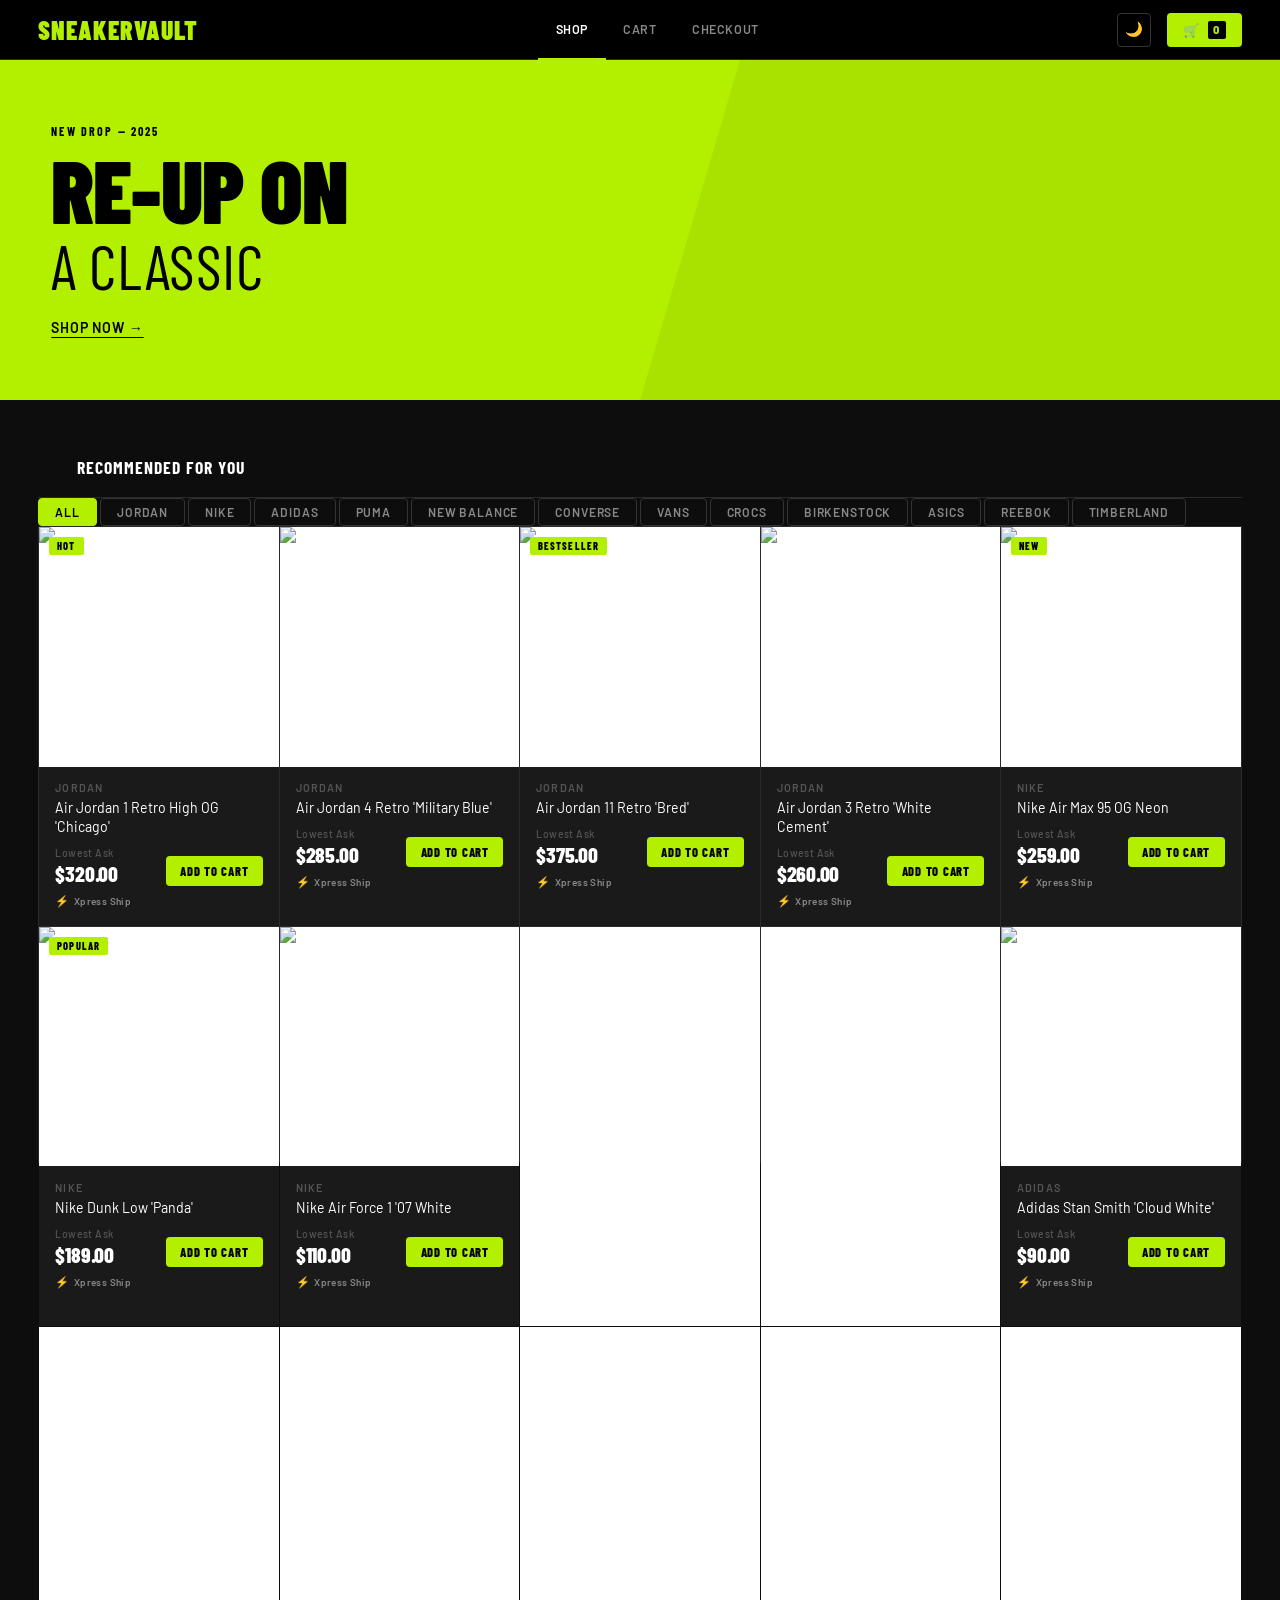
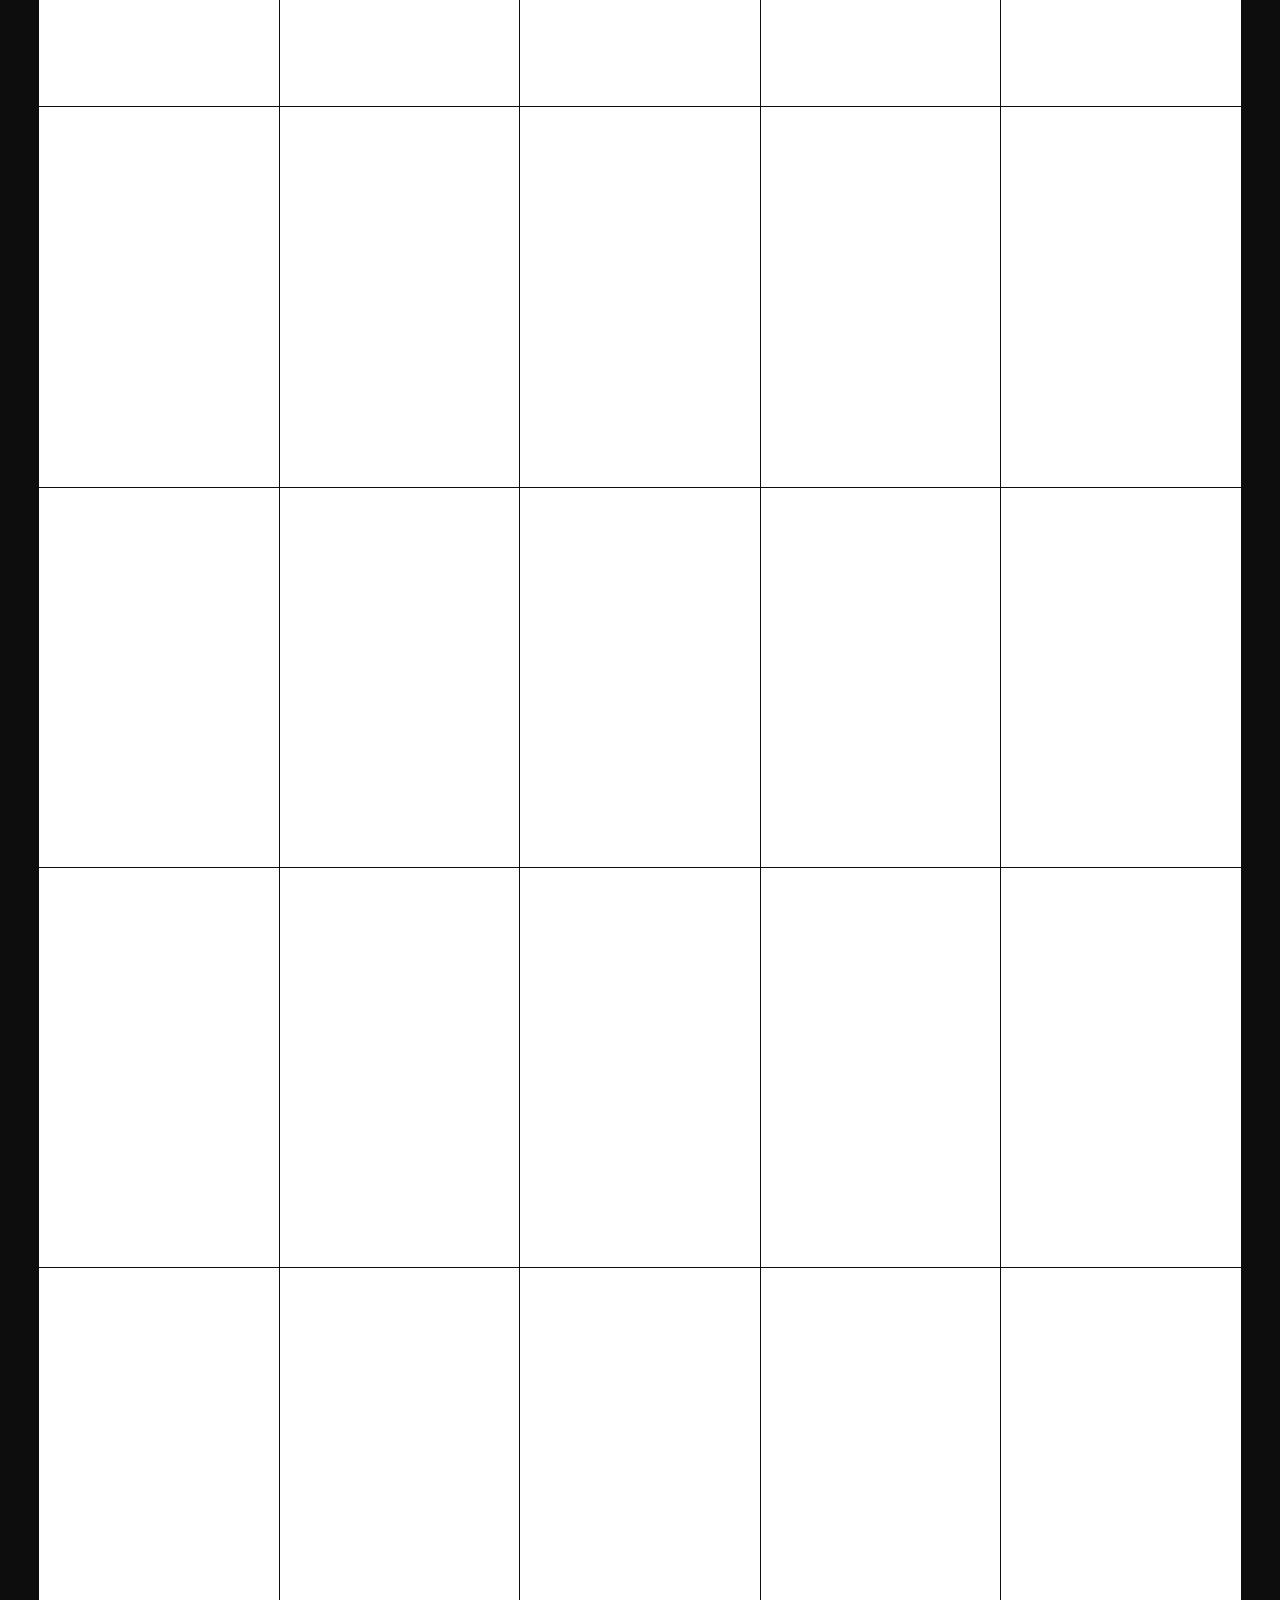
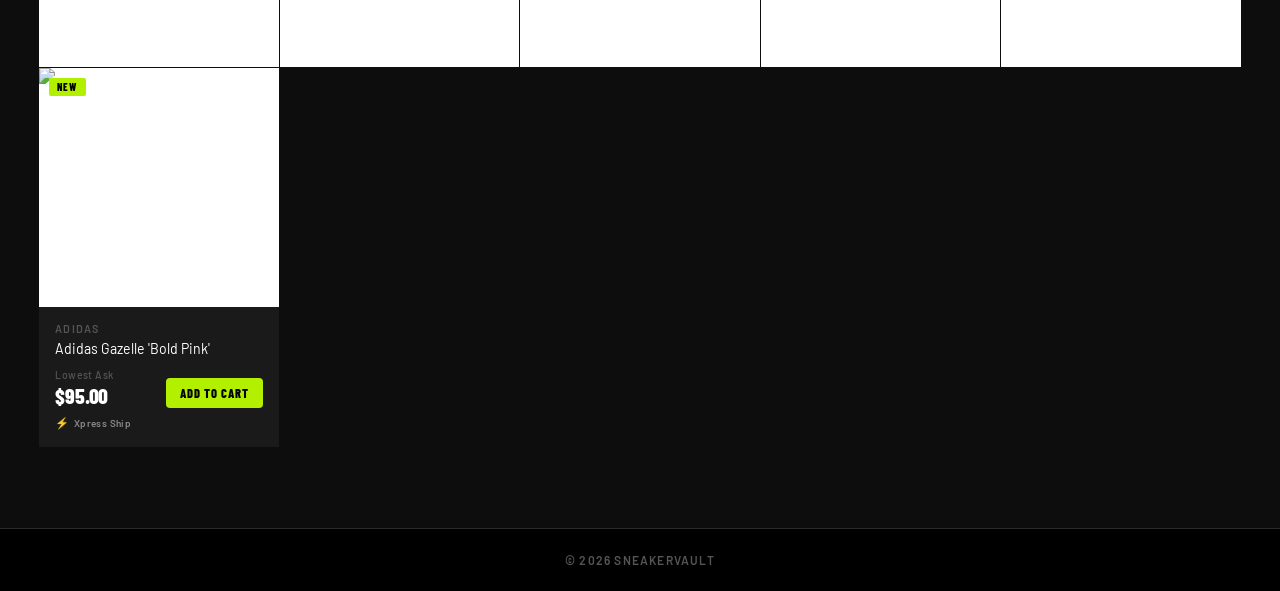
==== commit 0148a6de: "Change title and logo from LUMĒ to SneakerVault" ====
--- a/src/index.html
+++ b/src/index.html
@@ -3,7 +3,7 @@
 <head>
   <meta charset="UTF-8" />
   <meta name="viewport" content="width=device-width, initial-scale=1.0"/>
-  <title>LUMĒ — Shop</title>
+  <title>SneakerVault</title>
   <link rel="stylesheet" href="style.css" />
   <link href="https://fonts.googleapis.com/css2?family=Playfair+Display:wght@400;700;900&family=DM+Sans:wght@300;400;500&display=swap" rel="stylesheet"/>
 </head>
@@ -11,7 +11,7 @@
 
   <!-- NAVBAR -->
   <nav class="navbar">
-    <div class="nav-logo">LUMĒ</div>
+    <div class="nav-logo">SneakerVault</div>
     <div class="nav-links">
       <a href="index.html" class="active">Shop</a>
       <a href="cart.html">Cart</a>
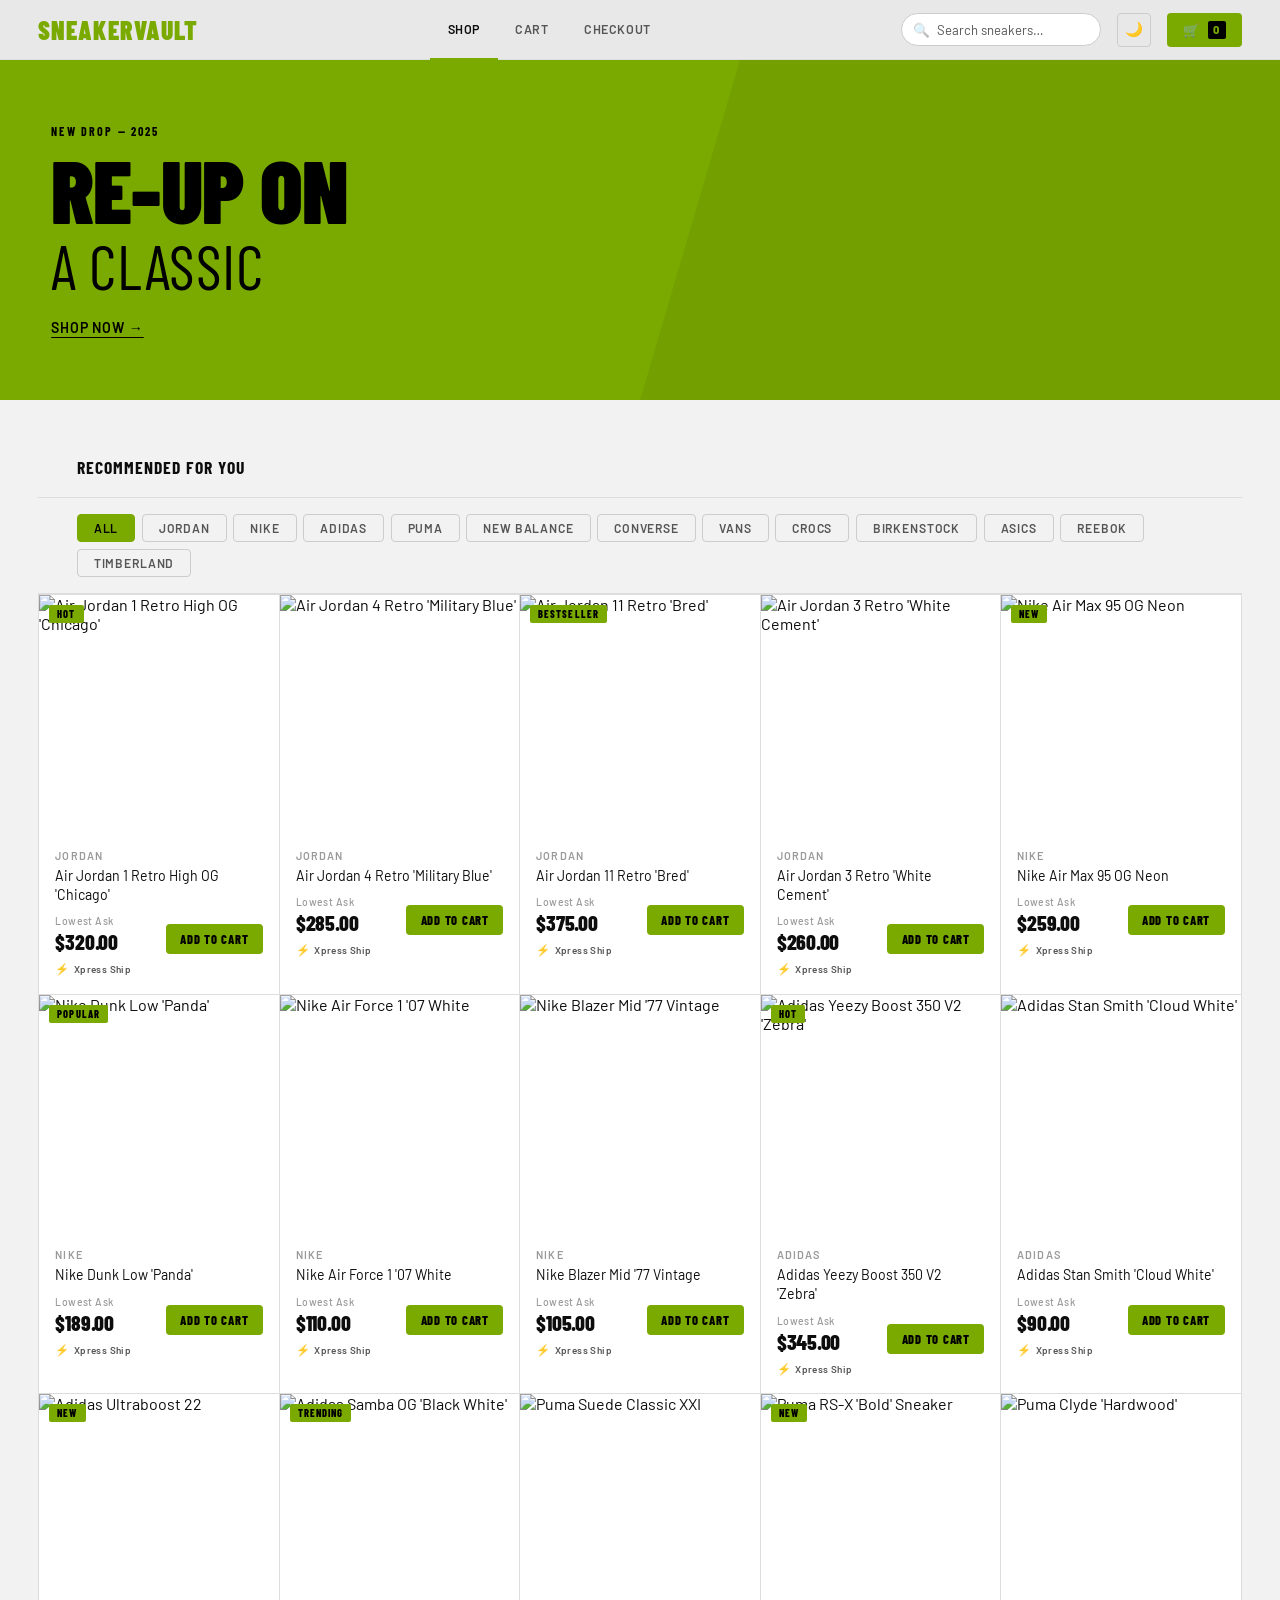
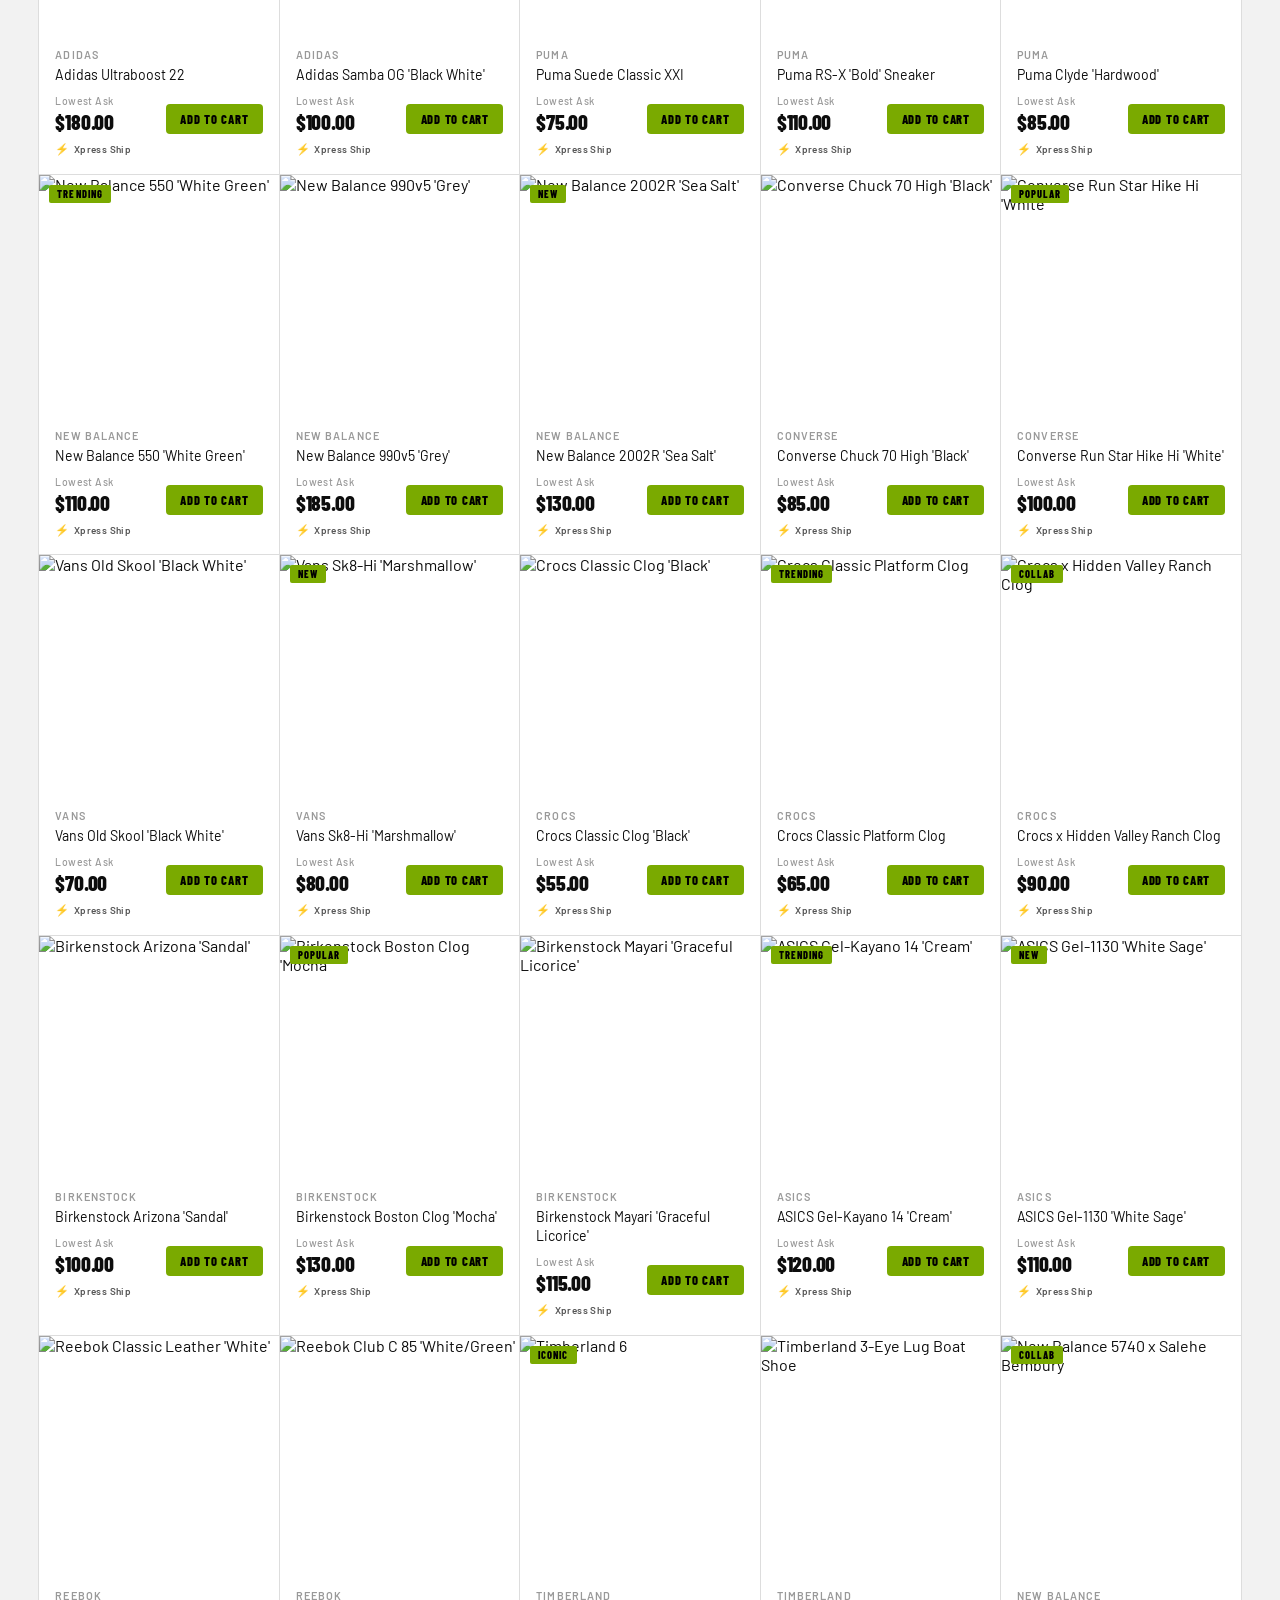
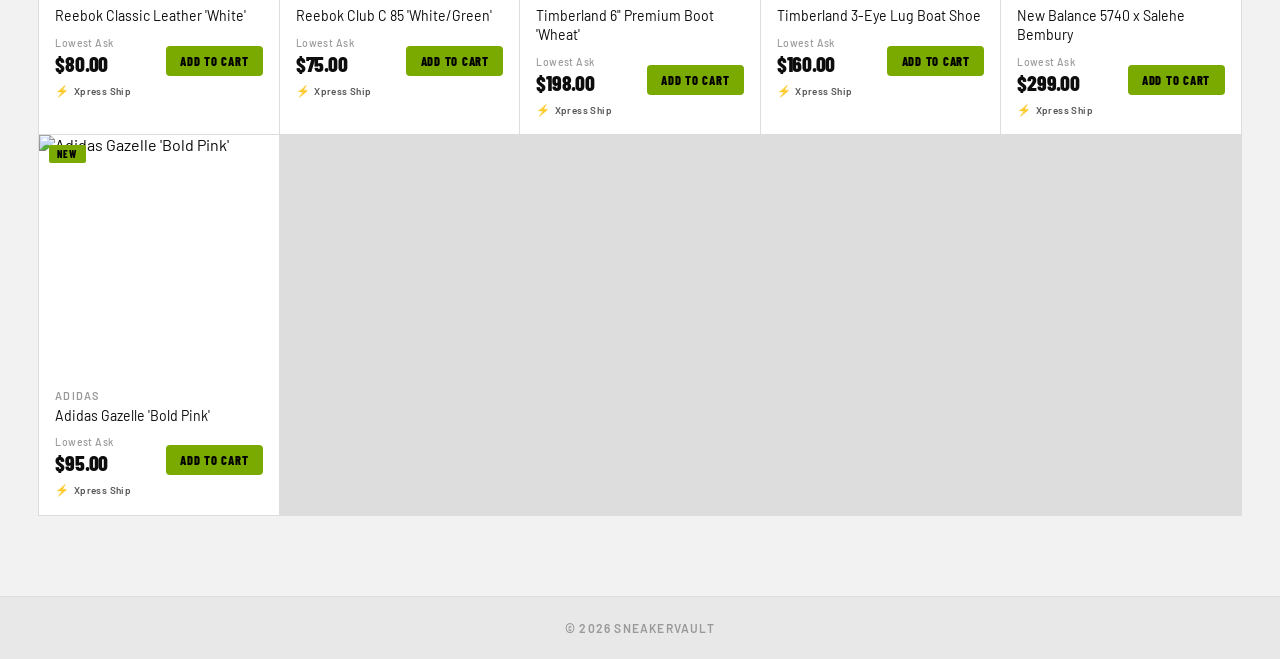
==== commit 8bff8c5a: "Enhance index.html with theme and search features Added theme script for dark mode toggle and search" ====
--- a/src/index.html
+++ b/src/index.html
@@ -1,9 +1,16 @@
 <!DOCTYPE html>
-<html lang="en" data-theme="light">
+<html lang="en">
 <head>
   <meta charset="UTF-8" />
   <meta name="viewport" content="width=device-width, initial-scale=1.0"/>
   <title>SneakerVault</title>
+  <!-- Apply theme before paint to prevent flash -->
+  <script>
+    (function() {
+      var t = localStorage.getItem('theme') || 'light';
+      document.documentElement.setAttribute('data-theme', t);
+    })();
+  </script>
   <link rel="stylesheet" href="style.css" />
   <link href="https://fonts.googleapis.com/css2?family=Playfair+Display:wght@400;700;900&family=DM+Sans:wght@300;400;500&display=swap" rel="stylesheet"/>
 </head>
@@ -18,6 +25,16 @@
       <a href="checkout.html">Checkout</a>
     </div>
     <div class="nav-actions">
+      <div class="nav-search-wrap">
+        <span class="nav-search-icon">🔍</span>
+        <input
+          type="search"
+          id="navSearch"
+          class="nav-search"
+          placeholder="Search sneakers…"
+          autocomplete="off"
+        />
+      </div>
       <button class="dark-toggle" id="darkToggle" title="Toggle dark mode">🌙</button>
       <a href="cart.html" class="cart-icon">
         🛒 <span class="cart-count" id="cartCount">0</span>
--- a/src/style.css
+++ b/src/style.css
@@ -1,11 +1,11 @@
 /* =============================================
-   LUMĒ — style.css
+   SneakerVault — style.css
    Aesthetic: StockX-inspired Dark Streetwear
    ============================================= */
 
 @import url('https://fonts.googleapis.com/css2?family=Barlow+Condensed:wght@400;600;700;800;900&family=Barlow:wght@300;400;500;600&display=swap');
 
-/* === VARIABLES === */
+/* === VARIABLES (default = dark) === */
 :root {
   --bg:           #0d0d0d;
   --bg2:          #161616;
@@ -28,16 +28,38 @@
   --font-body:    'Barlow', sans-serif;
 }
 
-/* Light mode keeps dark — StockX is always dark */
-[data-theme="light"] {
+/* === DARK THEME === */
+[data-theme="dark"] {
   --bg:           #0d0d0d;
   --bg2:          #161616;
   --surface:      #1a1a1a;
   --surface2:     #222222;
   --text:         #ffffff;
   --text-muted:   #888888;
+  --text-dim:     #555555;
+  --accent:       #b3f000;
+  --accent-dark:  #8ec200;
+  --accent-glow:  rgba(179,240,0,0.18);
   --border:       #2a2a2a;
   --border-light: #333333;
+  --shadow:       0 4px 24px rgba(0,0,0,0.5);
+}
+
+/* === LIGHT THEME === */
+[data-theme="light"] {
+  --bg:           #f2f2f2;
+  --bg2:          #e8e8e8;
+  --surface:      #ffffff;
+  --surface2:     #f0f0f0;
+  --text:         #0d0d0d;
+  --text-muted:   #555555;
+  --text-dim:     #999999;
+  --accent:       #7aaa00;
+  --accent-dark:  #5e8800;
+  --accent-glow:  rgba(122,170,0,0.18);
+  --border:       #dddddd;
+  --border-light: #cccccc;
+  --shadow:       0 4px 24px rgba(0,0,0,0.1);
 }
 
 /* === RESET === */
@@ -65,7 +87,7 @@
   justify-content: space-between;
   padding: 0 3vw;
   height: 60px;
-  background: #000;
+  background: var(--bg2);
   border-bottom: 1px solid var(--border);
 }
 
@@ -110,6 +132,46 @@
   gap: 1rem;
 }
 
+/* === SEARCH BAR === */
+.nav-search-wrap {
+  position: relative;
+  display: flex;
+  align-items: center;
+}
+
+.nav-search-icon {
+  position: absolute;
+  left: 0.75rem;
+  font-size: 0.85rem;
+  pointer-events: none;
+  opacity: 0.45;
+  line-height: 1;
+}
+
+.nav-search {
+  background: var(--surface);
+  border: 1px solid var(--border-light);
+  border-radius: 999px;
+  padding: 0.45rem 1rem 0.45rem 2.2rem;
+  font-family: var(--font-body);
+  font-size: 0.82rem;
+  color: var(--text);
+  width: 200px;
+  transition: width 0.3s ease, border-color 0.2s ease, box-shadow 0.2s ease;
+  outline: none;
+}
+
+.nav-search::-webkit-search-cancel-button { -webkit-appearance: none; }
+
+.nav-search::placeholder { color: var(--text-muted); }
+
+.nav-search:focus {
+  width: 260px;
+  border-color: var(--accent);
+  box-shadow: 0 0 0 3px var(--accent-glow);
+}
+
+/* === DARK TOGGLE === */
 .dark-toggle {
   background: none;
   border: 1px solid var(--border-light);
@@ -158,9 +220,6 @@
   100% { transform: scale(1); }
 }
 
-/* === SECONDARY NAV (category strip) === */
-/* Reused for filter-bar in StockX style */
-
 /* === HERO === */
 .hero {
   position: relative;
@@ -255,10 +314,13 @@
   color: var(--text);
 }
 
-/* === FILTER BAR === */
-.filter-bar {
+/* === FILTER BAR / BRAND STRIP === */
+.brand-filter-strip {
   display: flex;
   gap: 0.4rem;
+  padding: 1rem 3vw;
+  flex-wrap: wrap;
+  border-bottom: 1px solid var(--border);
 }
 
 .filter-btn {
@@ -310,9 +372,7 @@
   cursor: pointer;
 }
 
-.product-card:hover {
-  background: var(--surface2);
-}
+.product-card:hover { background: var(--surface2); }
 
 .product-img {
   width: 100%;
@@ -321,12 +381,9 @@
   display: block;
   transition: transform 0.4s ease;
   background: #fff;
-  mix-blend-mode: normal;
-}
-
-.product-card:hover .product-img {
-  transform: scale(1.05);
-}
+}
+
+.product-card:hover .product-img { transform: scale(1.05); }
 
 .product-img-wrap {
   overflow: hidden;
@@ -348,7 +405,6 @@
   text-transform: uppercase;
 }
 
-/* Heart icon */
 .product-img-wrap::after {
   content: '♡';
   position: absolute;
@@ -361,9 +417,7 @@
 
 .product-card:hover .product-img-wrap::after { opacity: 1; }
 
-.product-info {
-  padding: 0.9rem 1rem 1.1rem;
-}
+.product-info { padding: 0.9rem 1rem 1.1rem; }
 
 .product-category {
   font-size: 0.68rem;
@@ -439,10 +493,7 @@
   letter-spacing: 0.04em;
 }
 
-.xpress-tag::before {
-  content: '⚡';
-  font-size: 0.7rem;
-}
+.xpress-tag::before { content: '⚡'; font-size: 0.7rem; }
 
 /* === NOTIFICATION === */
 .notification {
@@ -465,10 +516,7 @@
   pointer-events: none;
 }
 
-.notification.show {
-  transform: translateY(0);
-  opacity: 1;
-}
+.notification.show { transform: translateY(0); opacity: 1; }
 
 /* === CART PAGE === */
 .cart-page, .checkout-page {
@@ -487,10 +535,7 @@
   animation: fadeUp 0.4s ease both;
 }
 
-.page-title em {
-  font-style: normal;
-  color: var(--accent);
-}
+.page-title em { font-style: normal; color: var(--accent); }
 
 .cart-layout {
   display: grid;
@@ -556,11 +601,7 @@
   color: var(--text);
 }
 
-.qty-btn:hover {
-  background: var(--accent);
-  color: #000;
-  border-color: var(--accent);
-}
+.qty-btn:hover { background: var(--accent); color: #000; border-color: var(--accent); }
 
 .qty-num {
   font-family: var(--font-display);
@@ -701,11 +742,7 @@
   gap: 0.75rem;
 }
 
-.form-group {
-  display: flex;
-  flex-direction: column;
-  gap: 0.3rem;
-}
+.form-group { display: flex; flex-direction: column; gap: 0.3rem; }
 
 .form-group.full { grid-column: 1 / -1; }
 
@@ -769,10 +806,7 @@
   backdrop-filter: blur(6px);
 }
 
-.modal-overlay.active {
-  opacity: 1;
-  pointer-events: all;
-}
+.modal-overlay.active { opacity: 1; pointer-events: all; }
 
 .modal {
   background: var(--surface);
@@ -825,7 +859,7 @@
   text-transform: uppercase;
   color: var(--text-dim);
   border-top: 1px solid var(--border);
-  background: #000;
+  background: var(--bg2);
 }
 
 /* === ANIMATIONS === */
@@ -850,14 +884,16 @@
 
 @media (max-width: 600px) {
   .nav-links { display: none; }
+  .nav-search { width: 130px; font-size: 0.75rem; }
+  .nav-search:focus { width: 160px; }
   .hero { min-height: 220px; padding: 2rem 4vw; }
   .products-grid { grid-template-columns: 1fr 1fr; gap: 1px; }
   .form-grid { grid-template-columns: 1fr; }
   .form-group.full { grid-column: 1; }
-  .filter-bar { flex-wrap: wrap; }
+  .brand-filter-strip { flex-wrap: wrap; }
   .section-header { flex-direction: column; align-items: flex-start; }
 }
 
 @media (max-width: 380px) {
   .products-grid { grid-template-columns: 1fr; }
-}+}
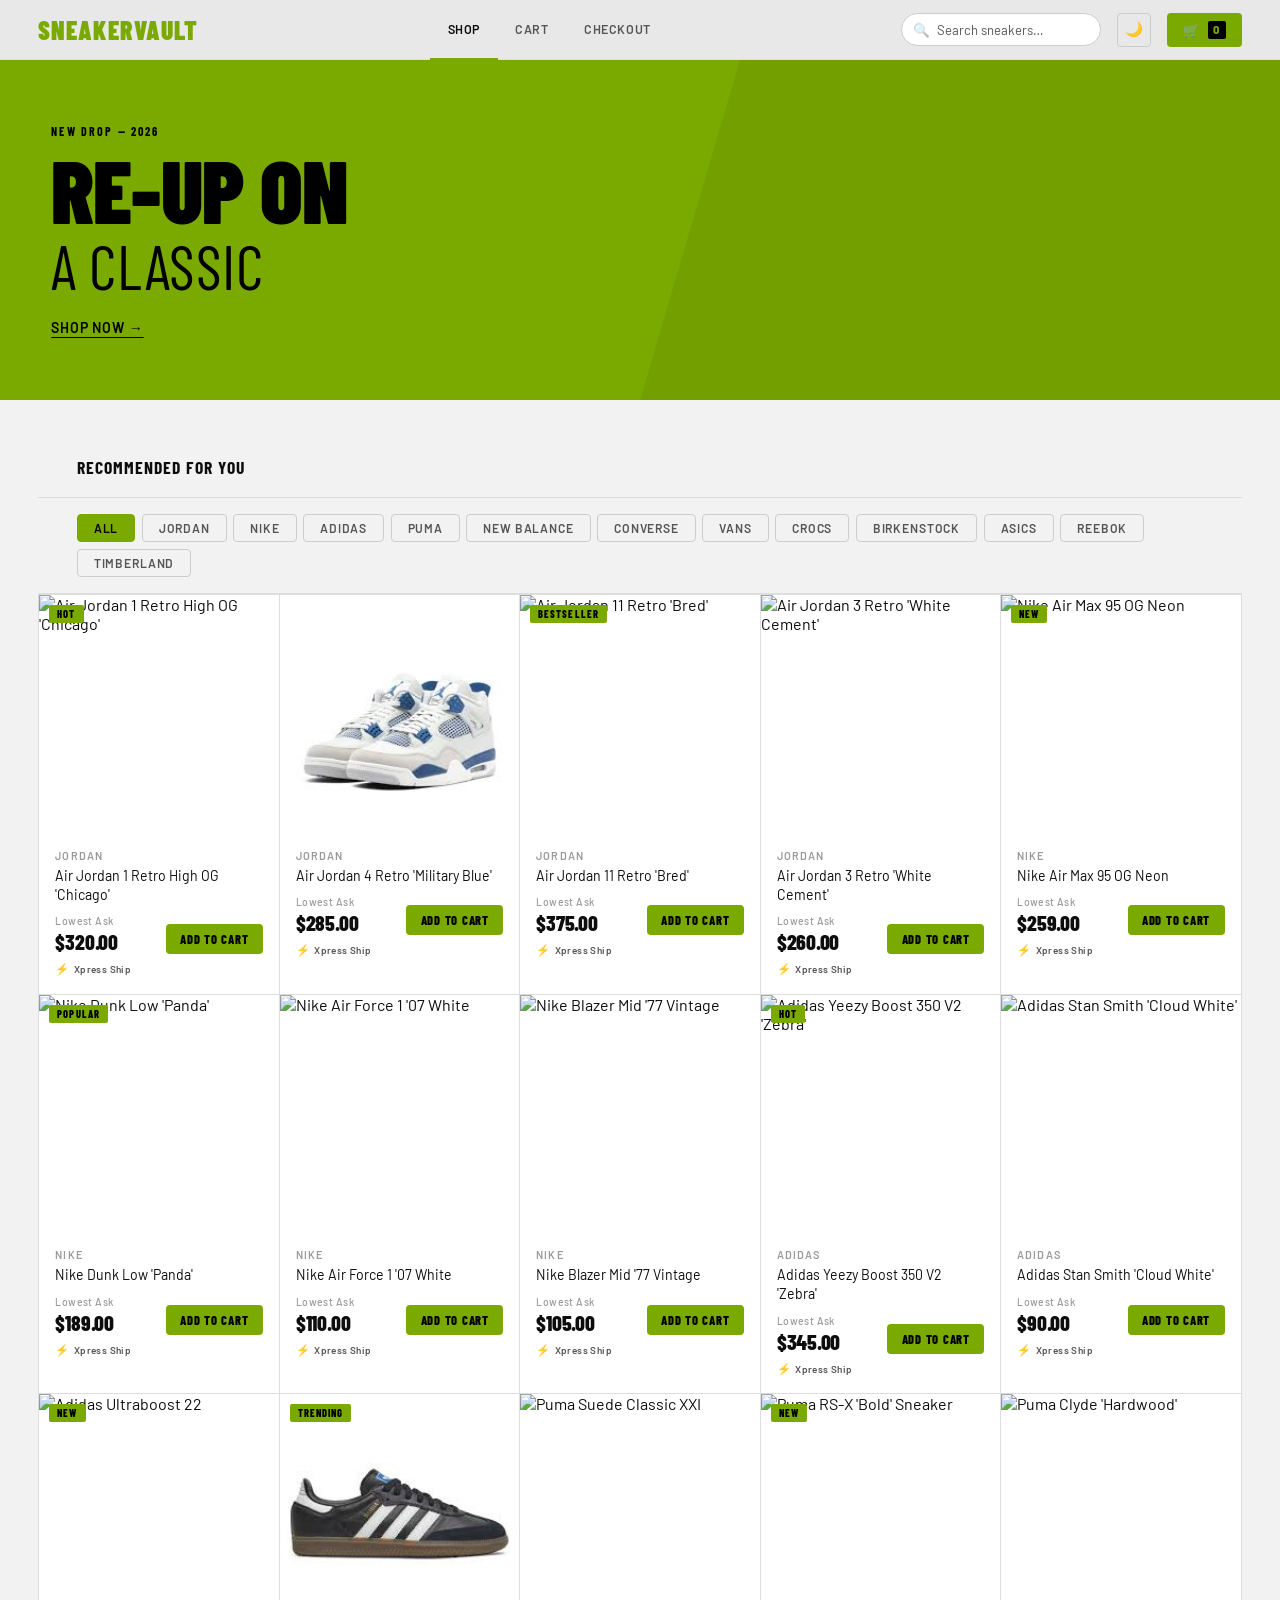
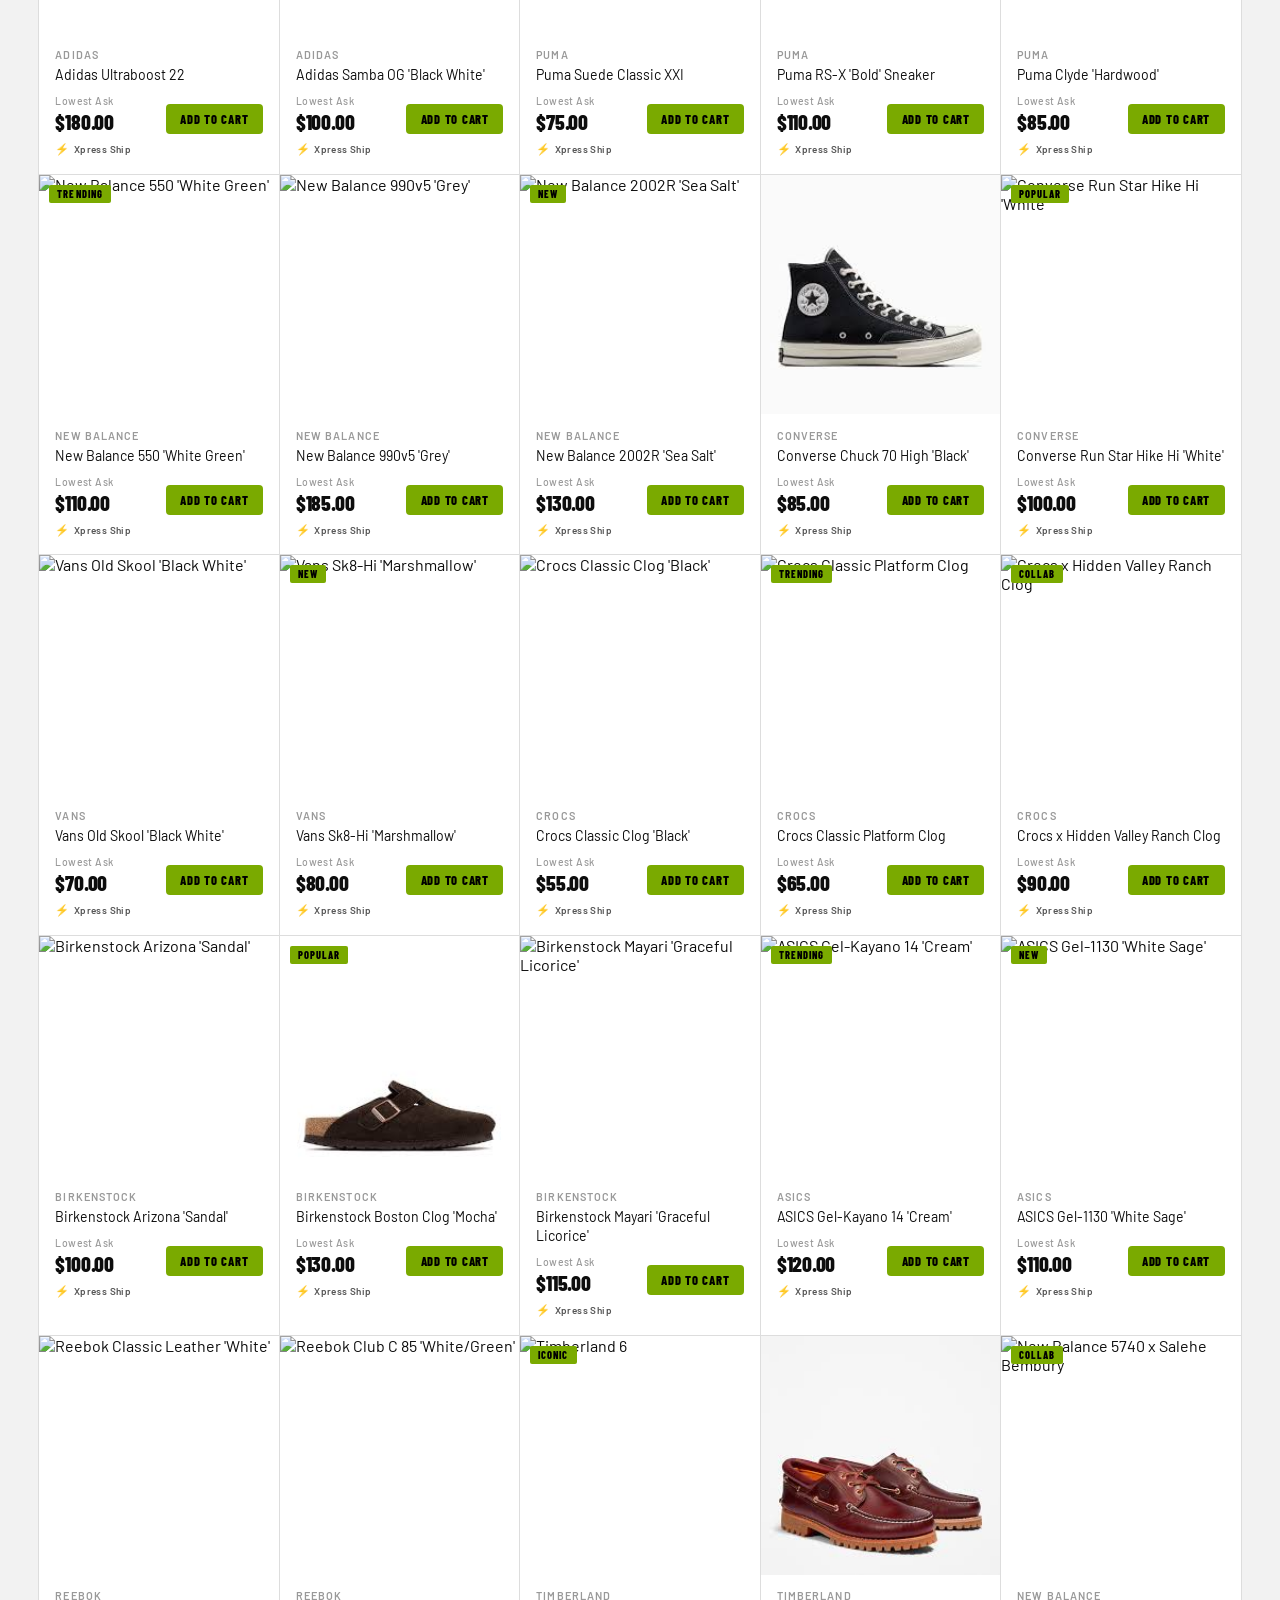
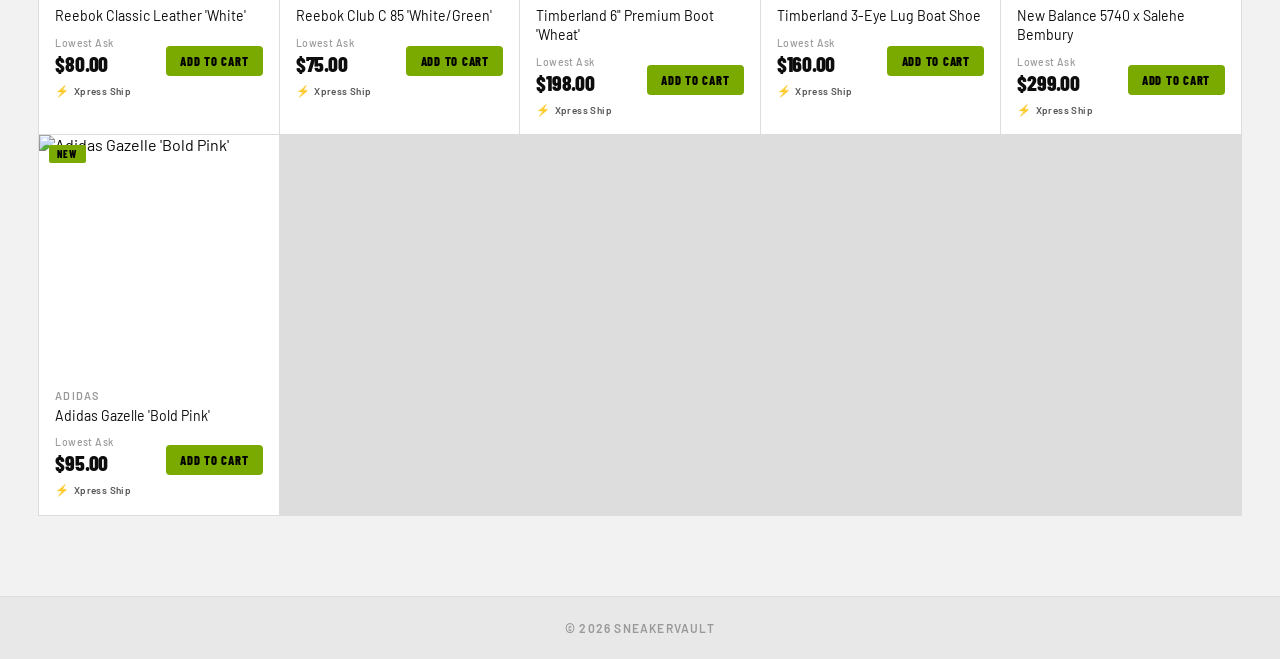
==== commit bcc255b3: "Update index.html" ====
--- a/src/index.html
+++ b/src/index.html
@@ -45,7 +45,7 @@
   <!-- HERO -->
   <section class="hero">
     <div class="hero-text">
-      <p class="hero-sub">New Drop — 2025</p>
+      <p class="hero-sub">New Drop — 2026</p>
       <h1>RE-UP ON<br/><em>A Classic</em></h1>
       <p class="hero-desc">Shop Now →</p>
     </div>
